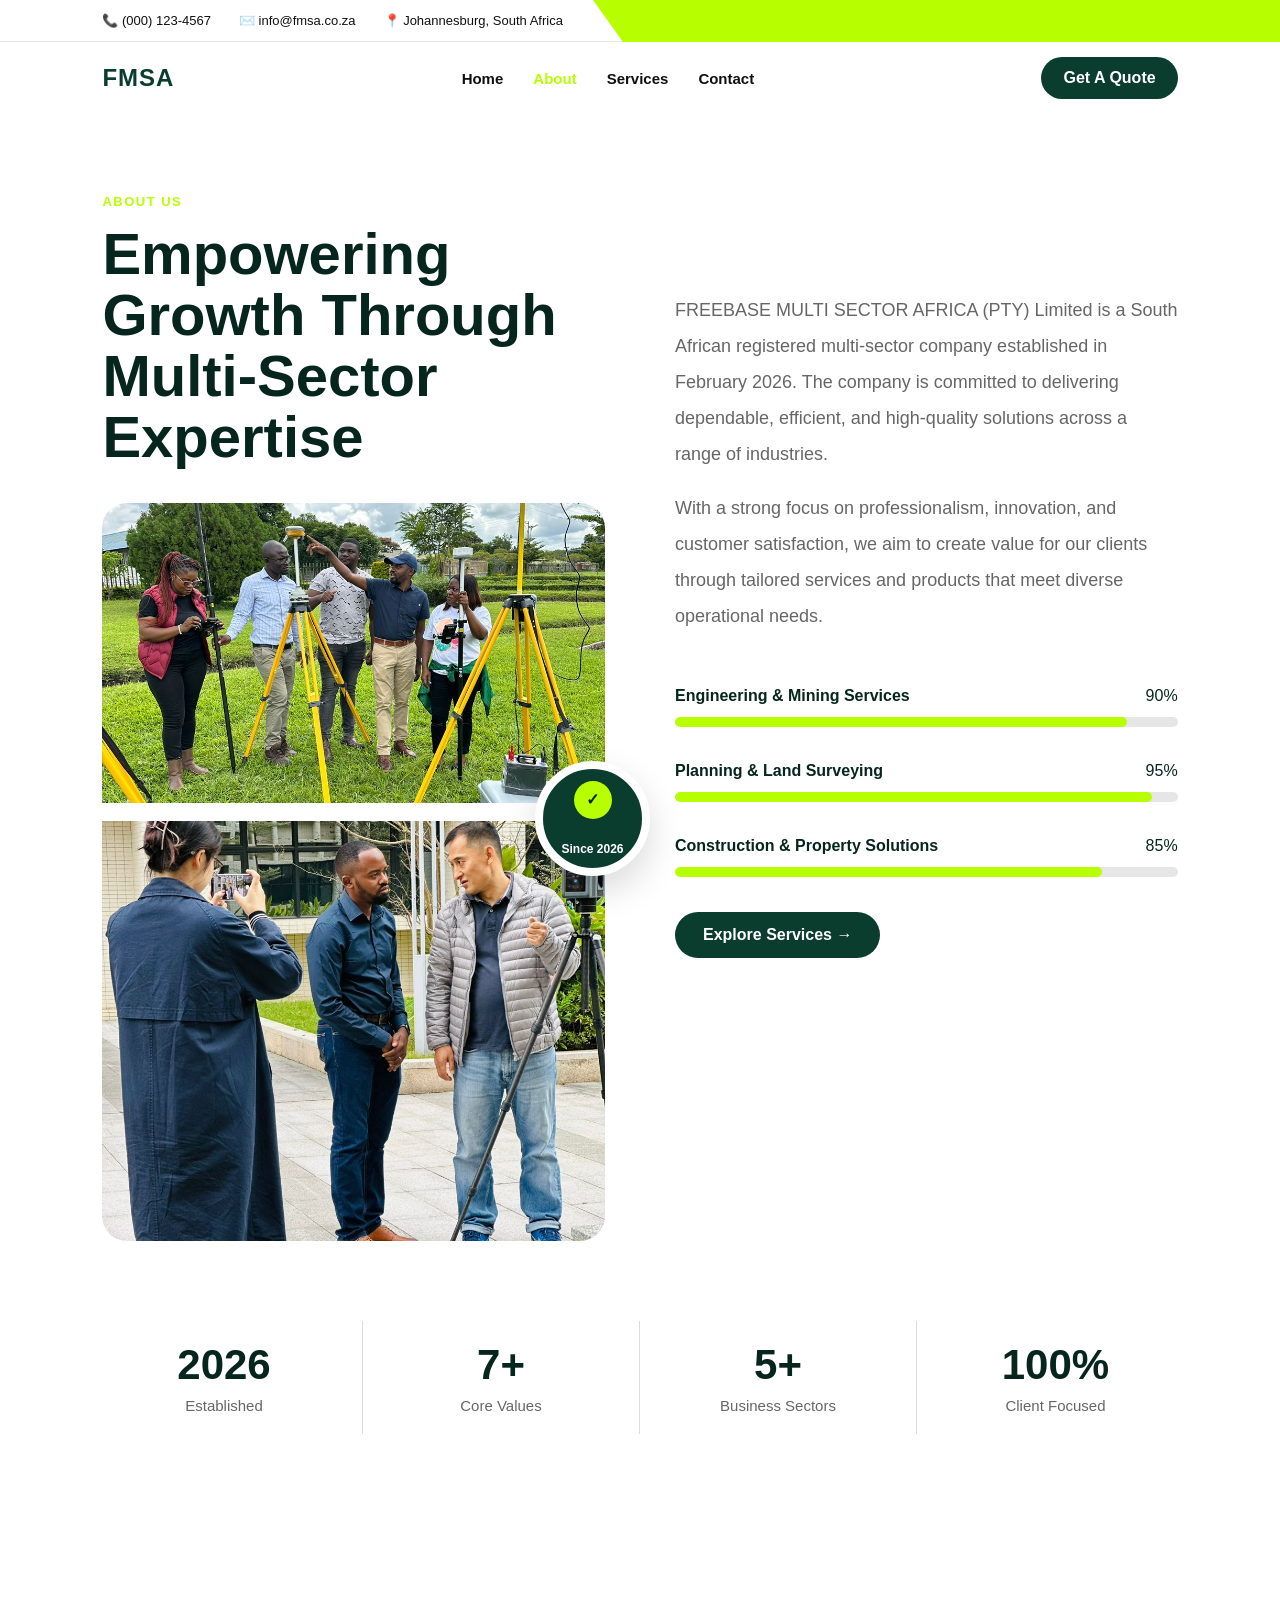
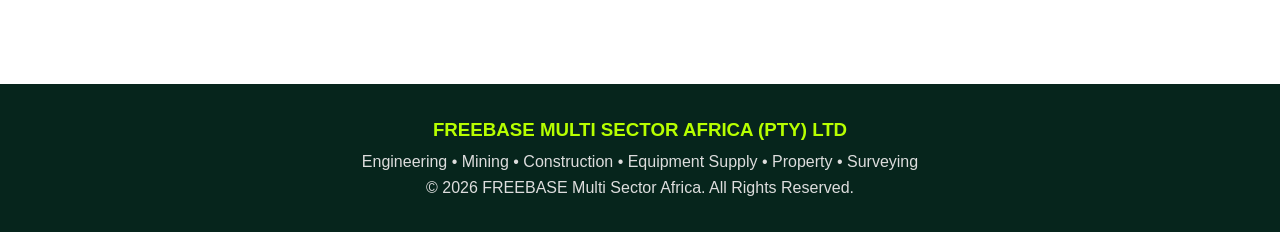
==== about.html @ 8af04faa "Cleaned CSS, fixed responsive layout and About page" ====
<!DOCTYPE html>
<html lang="en">
<head>
  <meta charset="UTF-8" />
  <meta name="viewport" content="width=device-width, initial-scale=1.0" />
  <title>About Us | FREEBASE Multi Sector Africa</title>
  <link rel="stylesheet" href="style.css" />
</head>

<body>

<header>
  <div class="top-bar">
    <div class="top-info">
      <span>📞 (000) 123-4567</span>
      <span>✉️ info@fmsa.co.za</span>
      <span>📍 Johannesburg, South Africa</span>
    </div>
    <div class="top-socials"></div>
  </div>
</header>

<main>
  <section class="about-page">
    <div class="hero-nav">
      <div class="logo">FMSA</div>

      <nav>
        <a href="index.html">Home</a>
        <a href="about.html" class="active">About</a>
        <a href="services.html">Services</a>
        <a href="contact.html">Contact</a>
      </nav>

      <a href="contact.html" class="quote-btn">Get A Quote</a>
    </div>

    <div class="about-container">
      <div class="about-left">
        <span class="section-tag">About Us</span>
        <h1>Empowering Growth Through Multi-Sector Expertise</h1>

        <div class="about-images">
          <img src="Proof Pics/IMG4.jpeg" alt="Land surveying work">
          <img src="Proof Pics/IMG5.jpeg" alt="Construction site">
          <div class="about-badge">
            <span>✓</span>
            <p>Since 2026</p>
          </div>
        </div>
      </div>

      <div class="about-right">
        <p>
          FREEBASE MULTI SECTOR AFRICA (PTY) Limited is a South African registered
          multi-sector company established in February 2026. The company is committed
          to delivering dependable, efficient, and high-quality solutions across a range
          of industries.
        </p>

        <p>
          With a strong focus on professionalism, innovation, and customer satisfaction,
          we aim to create value for our clients through tailored services and products
          that meet diverse operational needs.
        </p>

        <div class="skill">
          <div><strong>Engineering & Mining Services</strong><span>90%</span></div>
          <div class="bar"><span style="width:90%"></span></div>
        </div>

        <div class="skill">
          <div><strong>Planning & Land Surveying</strong><span>95%</span></div>
          <div class="bar"><span style="width:95%"></span></div>
        </div>

        <div class="skill">
          <div><strong>Construction & Property Solutions</strong><span>85%</span></div>
          <div class="bar"><span style="width:85%"></span></div>
        </div>

        <a href="services.html" class="about-btn">Explore Services →</a>
      </div>
    </div>

    <div class="stats">
      <div><h2>2026</h2><p>Established</p></div>
      <div><h2>7+</h2><p>Core Values</p></div>
      <div><h2>5+</h2><p>Business Sectors</p></div>
      <div><h2>100%</h2><p>Client Focused</p></div>
    </div>
  </section>
</main>

<footer>
  <h3>FREEBASE MULTI SECTOR AFRICA (PTY) LTD</h3>
  <p>Engineering • Mining • Construction • Equipment Supply • Property • Surveying</p>
  <p>© 2026 FREEBASE Multi Sector Africa. All Rights Reserved.</p>
</footer>

</body>
</html>
---- style.css ----
* {
  margin: 0;
  padding: 0;
  box-sizing: border-box;
}

:root {
  --green: #0b3d2e;
  --dark-green: #06251c;
  --lime: #b7ff00;
  --gold: #b7ff00;
  --white: #ffffff;
  --light: #f5f6f3;
  --dark: #101010;
  --gray: #666666;
}

/* Global */
body {
  font-family: Arial, sans-serif;
  background: var(--light);
  color: var(--dark);
  overflow-x: hidden;
}

a {
  text-decoration: none;
}

/* Header / Top Bar */
header {
  width: 100%;
  background: var(--white);
  position: relative;
  z-index: 1000;
}

.top-bar {
  height: 42px;
  padding: 0 0 0 8%;
  background: var(--white);
  color: var(--dark);
  display: flex;
  align-items: center;
  font-size: 13px;
  border-bottom: 1px solid #e8e8e8;
}

.top-info {
  display: flex;
  align-items: center;
  gap: 28px;
}

.top-socials {
  flex: 1;
  height: 42px;
  background: var(--lime);
  position: relative;
  margin-left: 60px;
}

.top-socials::before {
  content: "";
  position: absolute;
  left: -30px;
  top: 0;
  border-top: 42px solid var(--lime);
  border-left: 30px solid transparent;
}

/* Navigation */
.hero-nav {
  position: absolute;
  top: 0;
  left: 0;
  right: 0;
  height: 72px;
  background: var(--white);
  padding: 0 8%;
  display: flex;
  justify-content: space-between;
  align-items: center;
  z-index: 20;
}

.logo {
  font-size: 24px;
  font-weight: 900;
  color: var(--green);
  letter-spacing: 1px;
}

nav {
  display: flex;
  gap: 30px;
}

nav a {
  color: var(--dark);
  font-weight: 600;
  font-size: 15px;
}

nav a.active,
nav a:hover {
  color: var(--lime);
}

/* Buttons */
.quote-btn,
.btn,
.about-btn {
  border-radius: 50px;
  font-weight: 800;
  transition: 0.3s ease;
}

.quote-btn {
  background: var(--green);
  color: var(--white);
  padding: 12px 22px;
}

.quote-btn:hover {
  background: var(--dark-green);
}

.btn {
  display: inline-flex;
  align-items: center;
  gap: 10px;
  padding: 14px 28px;
  font-size: 15px;
}

.primary {
  background: var(--lime);
  color: #071b13;
  border: 2px solid var(--lime);
  box-shadow: 0 0 25px rgba(183, 255, 0, 0.35);
}

.primary::after {
  content: "→";
  font-size: 18px;
}

.primary:hover {
  transform: translateY(-3px);
  background: #c8ff2e;
  border-color: #c8ff2e;
  box-shadow: 0 0 35px rgba(183, 255, 0, 0.55);
}

.secondary {
  background: transparent;
  color: var(--white);
  border-bottom: 2px solid var(--white);
  border-radius: 0;
  padding: 8px 0;
}

.secondary:hover {
  color: var(--lime);
  border-bottom-color: var(--lime);
}

/* Hero Section */
.hero {
  position: relative;
  min-height: 88vh;
  padding: 120px 8% 90px;
  display: grid;
  grid-template-columns: 1.1fr 0.9fr;
  align-items: center;
  gap: 60px;
  background:
    linear-gradient(rgba(2, 31, 23, 0.88), rgba(2, 31, 23, 0.9)),
    url("Pics/pic 2.jpg");
  background-size: cover;
  background-position: center;
  color: var(--white);
}

.hero-text {
  position: relative;
  z-index: 2;
}

.tag,
.section-tag {
  display: inline-block;
  color: var(--lime);
  font-weight: 800;
  text-transform: uppercase;
  letter-spacing: 1.5px;
  margin-bottom: 15px;
  font-size: 13px;
}

.hero h1 {
  font-size: clamp(42px, 7vw, 82px);
  line-height: 0.95;
  margin-bottom: 25px;
}

.hero p {
  max-width: 650px;
  font-size: 18px;
  line-height: 1.7;
  color: #e8e8e8;
}

.hero-buttons {
  margin-top: 35px;
  display: flex;
  align-items: center;
  gap: 28px;
  flex-wrap: wrap;
}

/* Hero Image Collage */
.hero-visual {
  position: relative;
  width: 100%;
  height: 470px;
  z-index: 2;
}

.img-shape {
  position: absolute;
  overflow: hidden;
  box-shadow: 0 20px 45px rgba(0, 0, 0, 0.18);
}

.img-shape img {
  width: 100%;
  height: 100%;
  object-fit: cover;
}

.shape-one {
  width: 260px;
  height: 330px;
  right: 260px;
  top: 80px;
  border-radius: 35px;
  z-index: 10;
}

.shape-two {
  width: 290px;
  height: 220px;
  right: 0;
  top: 40px;
  border-radius: 35px 35px 90px 35px;
  z-index: 2;
}

.shape-three {
  width: 430px;
  height: 230px;
  right: -50px;
  bottom: 20px;
  border-radius: 35px 35px 35px 90px;
  z-index: 2;
}

.quality-badge {
  position: absolute;
  left: -35px;
  bottom: 20px;
  width: 135px;
  height: 135px;
  border-radius: 50%;
  background: rgba(11, 61, 46, 0.9);
  border: 2px solid rgba(255, 255, 255, 0.35);
  color: var(--white);
  display: flex;
  flex-direction: column;
  justify-content: center;
  align-items: center;
  gap: 8px;
  text-align: center;
  z-index: 100;
}

.quality-badge span {
  width: 42px;
  height: 42px;
  border-radius: 50%;
  background: var(--lime);
  color: var(--dark-green);
  display: grid;
  place-items: center;
  font-weight: 900;
  font-size: 22px;
}

.quality-badge p {
  max-width: 90px;
  font-size: 11px;
  line-height: 1.3;
  color: var(--white);
}

/* Home About Preview */
.about-preview,
.services,
.why,
.cta {
  padding: 90px 8%;
}

.about-preview {
  display: grid;
  grid-template-columns: 1fr 1fr;
  gap: 50px;
  background: var(--white);
}

.about-preview h2,
.services h2,
.why h2,
.cta h2 {
  font-size: clamp(32px, 5vw, 52px);
  line-height: 1.1;
}

.about-preview p {
  font-size: 17px;
  line-height: 1.8;
  color: var(--gray);
}

/* About Page */
.about-page {
  position: relative;
  padding: 150px 8% 250px;
  background: var(--white);
}

.about-container {
  display: grid;
  grid-template-columns: 1fr 1fr;
  gap: 70px;
  align-items: start;
}

.about-left h1 {
  font-size: clamp(36px, 5vw, 58px);
  line-height: 1.05;
  color: var(--dark-green);
  margin-bottom: 35px;
}

.about-images {
  position: relative;
  width: 100%;
  max-width: 520px;
}

.about-images img {
  width: 100%;
  object-fit: cover;
  display: block;
}

.about-images img:first-child {
  height: 300px;
  border-radius: 25px 25px 0 0;
  margin-bottom: 18px;
}

.about-images img:nth-child(2) {
  height: 420px;
  border-radius: 0 0 25px 25px;
}

.about-badge {
  position: absolute;
  right: -45px;
  top: 35%;
  width: 115px;
  height: 115px;
  border-radius: 50%;
  background: var(--green);
  border: 8px solid var(--white);
  color: var(--white);
  display: grid;
  place-items: center;
  text-align: center;
  box-shadow: 0 15px 35px rgba(0, 0, 0, 0.15);
}

.about-badge span {
  width: 38px;
  height: 38px;
  background: var(--lime);
  color: var(--dark-green);
  border-radius: 50%;
  display: grid;
  place-items: center;
  font-weight: 900;
  margin: auto;
}

.about-badge p {
  font-size: 12px;
  font-weight: 700;
}

.about-right {
  padding-top: 100px;
  display: flex;
  flex-direction: column;
}

.about-right p {
  color: var(--gray);
  font-size: 18px;
  line-height: 2;
  max-width: 700px;
  margin-bottom: 18px;
}

.skill {
  margin-top: 35px;
}

.skill div:first-child {
  display: flex;
  justify-content: space-between;
  color: var(--dark-green);
  font-size: 16px;
  margin-bottom: 12px;
}

.bar {
  height: 10px;
  background: #e6e6e6;
  border-radius: 30px;
  overflow: hidden;
}

.bar span {
  display: block;
  height: 100%;
  background: var(--lime);
  border-radius: 30px;
}

.about-btn {
  width: fit-content;
  display: inline-block;
  margin-top: 35px;
  background: var(--green);
  color: var(--white);
  padding: 14px 28px;
}

.about-btn:hover {
  background: var(--lime);
  color: var(--dark-green);
}

.stats {
  width: 100vw;
  margin: 80px 0 0;
  margin-left: calc(50% - 50vw);
  padding: 0 8%;
  display: grid;
  grid-template-columns: repeat(4, 1fr);
  text-align: center;
}

.stats div {
  padding: 20px 30px;
  border-right: 1px solid #dcdcdc;
}

.stats div:last-child {
  border-right: none;
}

.stats h2 {
  color: var(--dark-green);
  font-size: 42px;
  font-weight: 800;
  margin-bottom: 8px;
}

.stats p {
  color: var(--gray);
  font-size: 15px;
}

/* Services Section */
.services {
  background: var(--light);
  text-align: center;
}

.services-slider {
  margin-top: 45px;
  position: relative;
  display: flex;
  align-items: center;
  justify-content: center;
  gap: 20px;
}

.slider-window {
  width: min(1020px, 100%);
  overflow: hidden;
}

.slider-track {
  display: flex;
  gap: 20px;
  transition: transform 0.5s ease;
}

.service-card {
  flex: 0 0 min(320px, 100%);
  max-width: 320px;
  background: var(--white);
  padding: 35px;
  border-radius: 22px;
  text-align: left;
  border: 1px solid #e5e5e5;
  transition: transform 0.3s, box-shadow 0.3s;
}

.service-card:nth-child(even) {
  background: var(--green);
  color: var(--white);
}

.service-card:nth-child(even) h3,
.service-card:nth-child(even) p {
  color: var(--white);
}

.service-card:hover {
  transform: translateY(-8px);
  box-shadow: 0 15px 35px rgba(0, 0, 0, 0.08);
}

.service-card h3 {
  color: var(--green);
  margin-bottom: 15px;
  font-size: 22px;
}

.service-card p {
  color: var(--gray);
  line-height: 1.7;
}

.slider-btn {
  width: 50px;
  height: 50px;
  border-radius: 50%;
  border: none;
  background: var(--white);
  color: var(--green);
  font-size: 28px;
  cursor: pointer;
  box-shadow: 0 10px 25px rgba(0, 0, 0, 0.08);
  transition: 0.2s;
}

.slider-btn:hover {
  transform: scale(1.05);
  background: var(--lime);
  color: var(--dark-green);
}

.slider-dots {
  display: flex;
  justify-content: center;
  gap: 10px;
  margin-top: 25px;
}

.slider-dot {
  width: 12px;
  height: 12px;
  border-radius: 50%;
  background: #d5d5d5;
  cursor: pointer;
}

.slider-dot.active {
  background: var(--green);
}

/* Why Section */
.why {
  background: var(--green);
  color: var(--white);
  text-align: center;
}

.why-grid {
  margin-top: 45px;
  display: grid;
  grid-template-columns: repeat(3, 1fr);
  gap: 25px;
}

.why-grid div {
  background: rgba(255, 255, 255, 0.1);
  padding: 35px;
  border-radius: 20px;
}

.why-grid h3 {
  color: var(--lime);
  margin-bottom: 12px;
}

.why-grid p {
  line-height: 1.7;
  color: #e5e5e5;
}

/* CTA */
.cta {
  text-align: center;
  background: var(--white);
}

.cta p {
  margin: 18px 0 30px;
  color: var(--gray);
  font-size: 17px;
}

/* Footer */
footer {
  padding: 35px 8%;
  text-align: center;
  background: var(--dark-green);
  color: var(--white);
}

footer h3 {
  color: var(--lime);
  margin-bottom: 12px;
}

footer p {
  margin-top: 8px;
  color: #dddddd;
}

/* Responsive */
@media (max-width: 600px) {
  .top-bar {
    height: auto;
    padding: 12px 6%;
    flex-direction: column;
    gap: 20px;
  }

  .top-info {
    flex-direction: column;
    gap: 6px;
    text-align: center;
  }

  .top-socials {
    width: 100%;
    height: 36px;
    margin-left: 0;
    border-radius: 30px;
  }

  .top-socials::before {
    display: none;
  }

  .hero-nav {
    top: 0;
    height: auto;
    padding: 14px 6%;
    flex-direction: column;
    gap: 14px;
  }

  nav {
    flex-wrap: wrap;
    justify-content: center;
    gap: 18px;
  }

  .quote-btn {
    display: none;
  }

  .hero {
    grid-template-columns: 1fr;
    text-align: center;
    padding: 190px 6% 80px;
  }

  .hero p {
    margin: auto;
  }

  .hero-buttons {
    justify-content: center;
  }

  .hero-visual {
    height: 420px;
    margin-top: 25px;
  }

  .shape-one {
    left: 0;
    right: auto;
    top: 40px;
    width: 45%;
    height: 260px;
  }

  .shape-two {
    right: 0;
    top: 20px;
    width: 55%;
    height: 210px;
  }

  .shape-three {
    right: 10%;
    bottom: 20px;
    width: 70%;
    height: 190px;
  }

  .quality-badge {
    left: 10px;
    bottom: 20px;
    width: 110px;
    height: 110px;
  }

  .about-preview,
  .about-container,
  .why-grid,
  .stats {
    grid-template-columns: 1fr;
    text-align: center;
  }

  .about-page {
    padding: 190px 6% 90px;
  }

  .about-left h1 {
    font-size: 38px;
  }

  .about-images {
    max-width: 100%;
    margin: auto;
  }

  .about-images img:first-child,
  .about-images img:nth-child(2) {
    height: 300px;
  }

  .about-badge {
    right: 20px;
  }

  .about-right {
    padding-top: 40px;
  }

  .about-right p {
    font-size: 16px;
  }

  .about-btn {
    margin-left: auto;
    margin-right: auto;
  }

  .stats {
    width: 100%;
    margin-left: 0;
    padding: 0;
  }

  .stats div {
    border-right: none;
    border-bottom: 1px solid #dcdcdc;
  }

  .stats div:last-child {
    border-bottom: none;
  }

  .services-slider {
    flex-direction: column;
  }

  .service-card {
    text-align: center;
  }
}
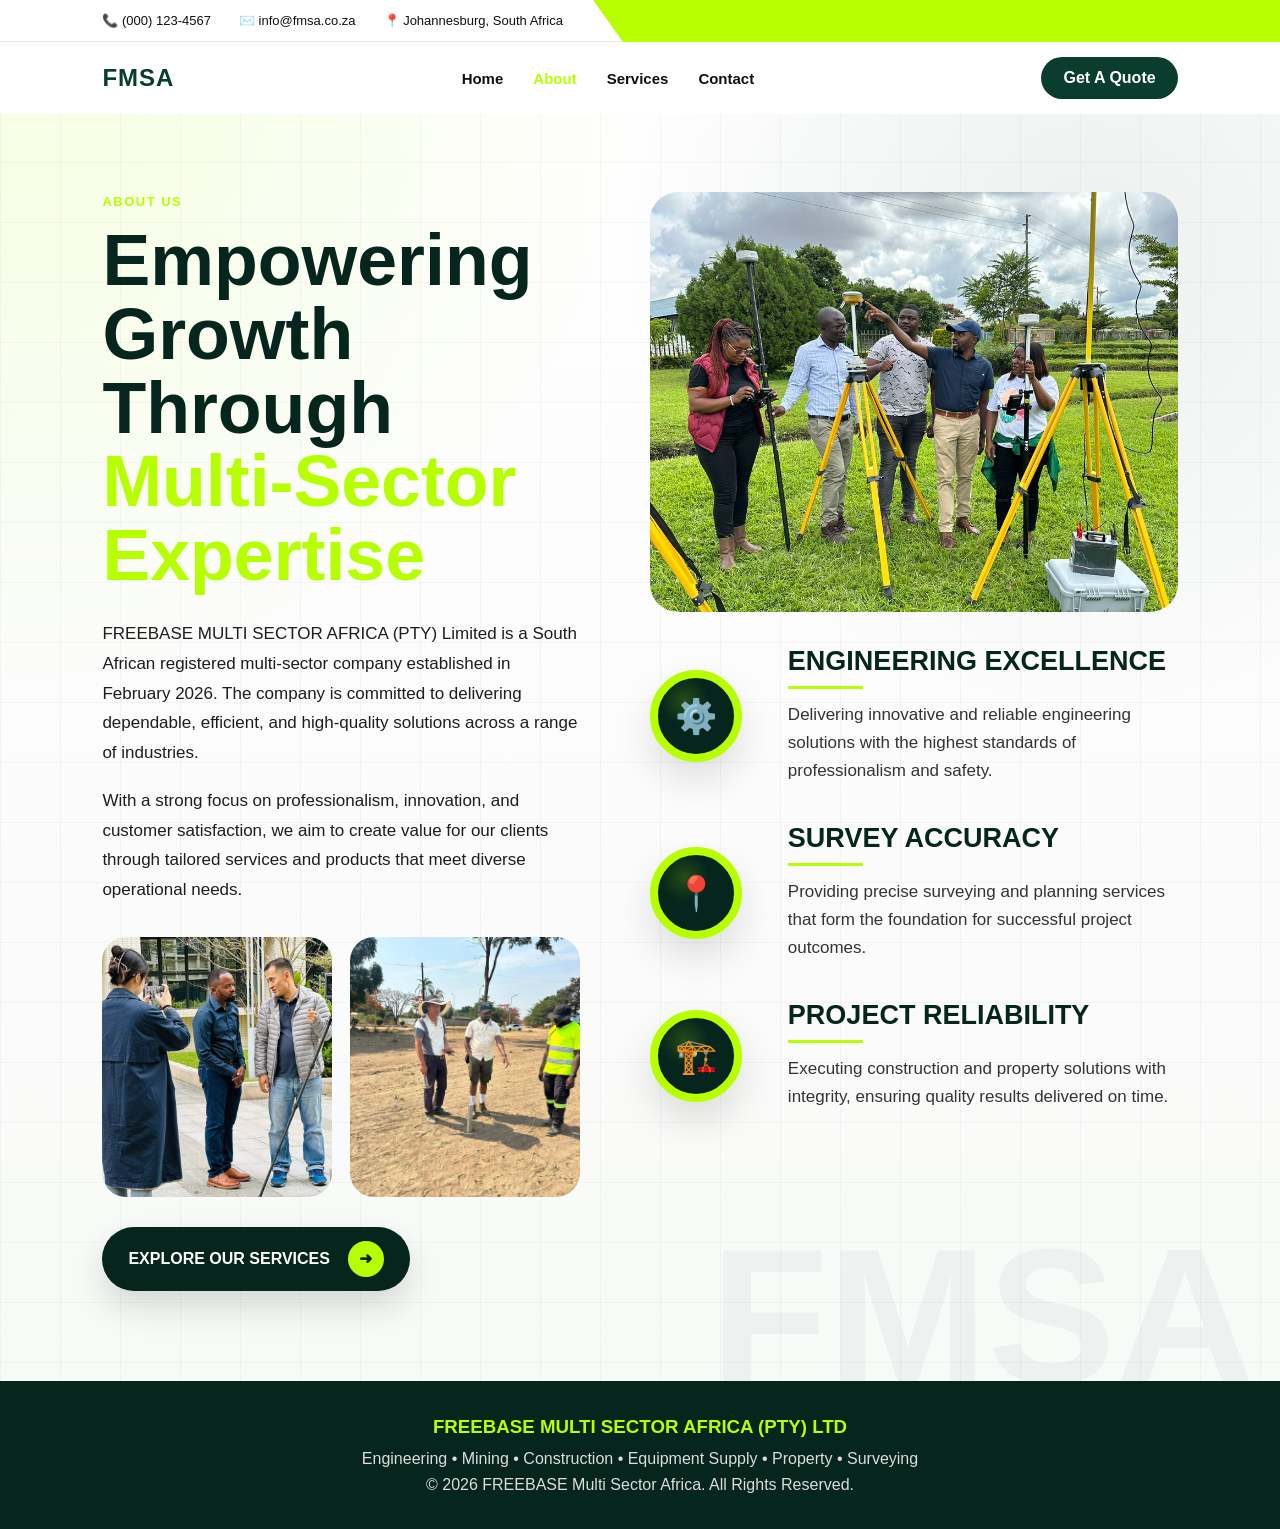
==== commit ec5e9f2a: "Complete FREEBASE Multi Sector Africa website" ====
--- a/about.html
+++ b/about.html
@@ -21,7 +21,8 @@
 </header>
 
 <main>
-  <section class="about-page">
+  <section class="about-page about-modern">
+
     <div class="hero-nav">
       <div class="logo">FMSA</div>
 
@@ -35,59 +36,78 @@
       <a href="contact.html" class="quote-btn">Get A Quote</a>
     </div>
 
-    <div class="about-container">
+    <div class="about-layout">
+
       <div class="about-left">
         <span class="section-tag">About Us</span>
-        <h1>Empowering Growth Through Multi-Sector Expertise</h1>
 
-        <div class="about-images">
-          <img src="Proof Pics/IMG4.jpeg" alt="Land surveying work">
-          <img src="Proof Pics/IMG5.jpeg" alt="Construction site">
-          <div class="about-badge">
-            <span>✓</span>
-            <p>Since 2026</p>
-          </div>
-        </div>
-      </div>
+        <h1>
+          Empowering Growth Through
+          <span>Multi-Sector Expertise</span>
+        </h1>
 
-      <div class="about-right">
-        <p>
+        <p class="about-intro">
           FREEBASE MULTI SECTOR AFRICA (PTY) Limited is a South African registered
           multi-sector company established in February 2026. The company is committed
           to delivering dependable, efficient, and high-quality solutions across a range
           of industries.
         </p>
 
-        <p>
+        <p class="about-intro">
           With a strong focus on professionalism, innovation, and customer satisfaction,
           we aim to create value for our clients through tailored services and products
           that meet diverse operational needs.
         </p>
 
-        <div class="skill">
-          <div><strong>Engineering & Mining Services</strong><span>90%</span></div>
-          <div class="bar"><span style="width:90%"></span></div>
+        <div class="bottom-images">
+          <img src="Proof Pics/IMG5.jpg" alt="Survey discussion" />
+          <img src="Proof Pics/IMG7.jpeg" alt="Field surveying work" />
         </div>
 
-        <div class="skill">
-          <div><strong>Planning & Land Surveying</strong><span>95%</span></div>
-          <div class="bar"><span style="width:95%"></span></div>
+        <a href="services.html" class="about-btn-new">
+          Explore Our Services <span>➜</span>
+        </a>
+      </div>
+
+      <div class="about-right-modern">
+        <img src="Proof Pics/IMG4.jpeg" alt="Surveying team" class="top-about-img" />
+
+        <div class="feature-list">
+          <div class="feature-item">
+            <div class="feature-icon">⚙️</div>
+            <div>
+              <h3>Engineering Excellence</h3>
+              <p>
+                Delivering innovative and reliable engineering solutions with the highest
+                standards of professionalism and safety.
+              </p>
+            </div>
+          </div>
+
+          <div class="feature-item">
+            <div class="feature-icon">📍</div>
+            <div>
+              <h3>Survey Accuracy</h3>
+              <p>
+                Providing precise surveying and planning services that form the foundation
+                for successful project outcomes.
+              </p>
+            </div>
+          </div>
+
+          <div class="feature-item">
+            <div class="feature-icon">🏗️</div>
+            <div>
+              <h3>Project Reliability</h3>
+              <p>
+                Executing construction and property solutions with integrity, ensuring
+                quality results delivered on time.
+              </p>
+            </div>
+          </div>
         </div>
+      </div>
 
-        <div class="skill">
-          <div><strong>Construction & Property Solutions</strong><span>85%</span></div>
-          <div class="bar"><span style="width:85%"></span></div>
-        </div>
-
-        <a href="services.html" class="about-btn">Explore Services →</a>
-      </div>
-    </div>
-
-    <div class="stats">
-      <div><h2>2026</h2><p>Established</p></div>
-      <div><h2>7+</h2><p>Core Values</p></div>
-      <div><h2>5+</h2><p>Business Sectors</p></div>
-      <div><h2>100%</h2><p>Client Focused</p></div>
     </div>
   </section>
 </main>
--- a/style.css
+++ b/style.css
@@ -15,7 +15,9 @@
   --gray: #666666;
 }
 
-/* Global */
+/* =========================
+   Global
+========================= */
 body {
   font-family: Arial, sans-serif;
   background: var(--light);
@@ -27,7 +29,9 @@
   text-decoration: none;
 }
 
-/* Header / Top Bar */
+/* =========================
+   Header / Top Bar
+========================= */
 header {
   width: 100%;
   background: var(--white);
@@ -44,12 +48,14 @@
   align-items: center;
   font-size: 13px;
   border-bottom: 1px solid #e8e8e8;
+  overflow: visible;
 }
 
 .top-info {
   display: flex;
   align-items: center;
   gap: 28px;
+  white-space: nowrap;
 }
 
 .top-socials {
@@ -65,11 +71,15 @@
   position: absolute;
   left: -30px;
   top: 0;
+  width: 0;
+  height: 0;
   border-top: 42px solid var(--lime);
   border-left: 30px solid transparent;
 }
 
-/* Navigation */
+/* =========================
+   Navigation
+========================= */
 .hero-nav {
   position: absolute;
   top: 0;
@@ -107,10 +117,12 @@
   color: var(--lime);
 }
 
-/* Buttons */
+/* =========================
+   Buttons
+========================= */
 .quote-btn,
 .btn,
-.about-btn {
+.about-btn-new {
   border-radius: 50px;
   font-weight: 800;
   transition: 0.3s ease;
@@ -166,7 +178,9 @@
   border-bottom-color: var(--lime);
 }
 
-/* Hero Section */
+/* =========================
+   Home Hero
+========================= */
 .hero {
   position: relative;
   min-height: 88vh;
@@ -220,7 +234,6 @@
   flex-wrap: wrap;
 }
 
-/* Hero Image Collage */
 .hero-visual {
   position: relative;
   width: 100%;
@@ -305,7 +318,9 @@
   color: var(--white);
 }
 
-/* Home About Preview */
+/* =========================
+   Home Sections
+========================= */
 .about-preview,
 .services,
 .why,
@@ -334,138 +349,220 @@
   color: var(--gray);
 }
 
-/* About Page */
-.about-page {
+/* =========================
+   About Page - Modern Layout
+========================= */
+.about-page,
+.about-modern {
   position: relative;
-  padding: 150px 8% 250px;
-  background: var(--white);
-}
-
+  padding: 150px 8% 90px;
+  overflow: hidden;
+  background:
+    radial-gradient(circle at top left, rgba(183, 255, 0, 0.12), transparent 35%),
+    radial-gradient(circle at 85% 15%, rgba(11, 61, 46, 0.07), transparent 30%),
+    linear-gradient(rgba(255, 255, 255, 0.94), rgba(248, 250, 248, 0.96));
+}
+
+.about-page::before,
+.about-modern::before {
+  content: "";
+  position: absolute;
+  inset: 0;
+  background-image:
+    linear-gradient(rgba(6, 37, 28, 0.035) 1px, transparent 1px),
+    linear-gradient(90deg, rgba(6, 37, 28, 0.035) 1px, transparent 1px);
+  background-size: 60px 60px;
+  pointer-events: none;
+  z-index: 0;
+}
+
+.about-page::after,
+.about-modern::after {
+  content: "FMSA";
+  position: absolute;
+  right: 2%;
+  bottom: -45px;
+  font-size: clamp(90px, 15vw, 230px);
+  font-weight: 900;
+  color: rgba(6, 37, 28, 0.04);
+  pointer-events: none;
+  z-index: 0;
+}
+
+.about-layout,
 .about-container {
-  display: grid;
-  grid-template-columns: 1fr 1fr;
+  position: relative;
+  z-index: 2;
+  display: grid;
+  grid-template-columns: 0.95fr 1.05fr;
   gap: 70px;
   align-items: start;
 }
 
 .about-left h1 {
-  font-size: clamp(36px, 5vw, 58px);
-  line-height: 1.05;
+  font-size: clamp(44px, 5.6vw, 72px);
+  line-height: 1.03;
   color: var(--dark-green);
-  margin-bottom: 35px;
-}
-
-.about-images {
-  position: relative;
+  margin-bottom: 26px;
+}
+
+.about-left h1 span {
+  color: var(--lime);
+  display: block;
+}
+
+.about-intro {
+  max-width: 650px;
+  color: #1d1d1d;
+  font-size: 17px;
+  line-height: 1.75;
+  margin-bottom: 18px;
+}
+
+.bottom-images {
+  margin-top: 32px;
+  display: grid;
+  grid-template-columns: 1fr 1fr;
+  gap: 18px;
+}
+
+.bottom-images img,
+.top-about-img,
+.about-images-new img,
+.small-img-row img {
   width: 100%;
-  max-width: 520px;
-}
-
-.about-images img {
+  display: block;
+  object-fit: cover;
+  background: none;
+  padding: 0;
+  box-shadow: none;
+}
+
+.top-about-img {
+  height: 420px;
+  border-radius: 28px;
+  margin-bottom: 34px;
+  object-position: center 42%;
+}
+
+.bottom-images img {
+  height: 260px;
+  border-radius: 24px;
+  object-position: center;
+}
+
+.about-images-new {
   width: 100%;
-  object-fit: cover;
-  display: block;
-}
-
-.about-images img:first-child {
-  height: 300px;
-  border-radius: 25px 25px 0 0;
-  margin-bottom: 18px;
-}
-
-.about-images img:nth-child(2) {
-  height: 420px;
-  border-radius: 0 0 25px 25px;
-}
-
-.about-badge {
-  position: absolute;
-  right: -45px;
-  top: 35%;
-  width: 115px;
-  height: 115px;
+  display: flex;
+  flex-direction: column;
+  gap: 18px;
+}
+
+.about-images-new img {
+  height: 380px;
+  border-radius: 26px;
+}
+
+.small-img-row {
+  display: grid;
+  grid-template-columns: 1fr 1fr;
+  gap: 18px;
+}
+
+.small-img-row img {
+  height: 190px;
+  border-radius: 22px;
+}
+
+.about-btn-new {
+  margin-top: 30px;
+  display: inline-flex;
+  align-items: center;
+  gap: 18px;
+  background: var(--dark-green);
+  color: var(--white);
+  padding: 14px 26px;
+  border-radius: 50px;
+  font-weight: 900;
+  text-transform: uppercase;
+  box-shadow: 0 15px 35px rgba(0, 0, 0, 0.14);
+}
+
+.about-btn-new span {
+  width: 36px;
+  height: 36px;
   border-radius: 50%;
-  background: var(--green);
-  border: 8px solid var(--white);
-  color: var(--white);
-  display: grid;
-  place-items: center;
-  text-align: center;
-  box-shadow: 0 15px 35px rgba(0, 0, 0, 0.15);
-}
-
-.about-badge span {
-  width: 38px;
-  height: 38px;
   background: var(--lime);
   color: var(--dark-green);
-  border-radius: 50%;
   display: grid;
   place-items: center;
-  font-weight: 900;
-  margin: auto;
-}
-
-.about-badge p {
-  font-size: 12px;
-  font-weight: 700;
-}
-
-.about-right {
-  padding-top: 100px;
+}
+
+.about-btn-new:hover {
+  transform: translateY(-3px);
+  background: var(--green);
+}
+
+.about-right-modern {
+  position: relative;
+}
+
+.feature-list,
+.about-features {
   display: flex;
   flex-direction: column;
-}
-
-.about-right p {
-  color: var(--gray);
-  font-size: 18px;
-  line-height: 2;
-  max-width: 700px;
-  margin-bottom: 18px;
-}
-
-.skill {
-  margin-top: 35px;
-}
-
-.skill div:first-child {
-  display: flex;
-  justify-content: space-between;
+  gap: 38px;
+}
+
+.feature-item {
+  display: grid;
+  grid-template-columns: 110px 1fr;
+  gap: 28px;
+  align-items: center;
+}
+
+.feature-icon {
+  width: 92px;
+  height: 92px;
+  border-radius: 50%;
+  background:
+    radial-gradient(circle at 35% 30%, rgba(183, 255, 0, 0.18), transparent 34%),
+    var(--dark-green);
+  border: 8px solid var(--lime);
+  color: var(--lime);
+  display: grid;
+  place-items: center;
+  font-size: 34px;
+  box-shadow: 0 18px 38px rgba(0, 0, 0, 0.12);
+}
+
+.feature-item h3 {
   color: var(--dark-green);
-  font-size: 16px;
+  font-size: 27px;
+  text-transform: uppercase;
   margin-bottom: 12px;
-}
-
-.bar {
-  height: 10px;
-  background: #e6e6e6;
-  border-radius: 30px;
-  overflow: hidden;
-}
-
-.bar span {
+  position: relative;
+}
+
+.feature-item h3::after {
+  content: "";
   display: block;
-  height: 100%;
+  width: 75px;
+  height: 3px;
   background: var(--lime);
-  border-radius: 30px;
-}
-
-.about-btn {
-  width: fit-content;
-  display: inline-block;
-  margin-top: 35px;
-  background: var(--green);
-  color: var(--white);
-  padding: 14px 28px;
-}
-
-.about-btn:hover {
-  background: var(--lime);
-  color: var(--dark-green);
+  margin-top: 9px;
+}
+
+.feature-item p {
+  max-width: 620px;
+  color: #333333;
+  font-size: 17px;
+  line-height: 1.65;
 }
 
 .stats {
+  position: relative;
+  z-index: 2;
   width: 100vw;
   margin: 80px 0 0;
   margin-left: calc(50% - 50vw);
@@ -496,7 +593,9 @@
   font-size: 15px;
 }
 
-/* Services Section */
+/* =========================
+   Services Section
+========================= */
 .services {
   background: var(--light);
   text-align: center;
@@ -597,7 +696,9 @@
   background: var(--green);
 }
 
-/* Why Section */
+/* =========================
+   Why / CTA / Footer
+========================= */
 .why {
   background: var(--green);
   color: var(--white);
@@ -627,7 +728,6 @@
   color: #e5e5e5;
 }
 
-/* CTA */
 .cta {
   text-align: center;
   background: var(--white);
@@ -639,7 +739,6 @@
   font-size: 17px;
 }
 
-/* Footer */
 footer {
   padding: 35px 8%;
   text-align: center;
@@ -657,7 +756,43 @@
   color: #dddddd;
 }
 
-/* Responsive */
+/* =========================
+   Responsive
+========================= */
+@media (max-width: 900px) {
+  .about-layout,
+  .about-container {
+    grid-template-columns: 1fr;
+  }
+
+  .feature-list,
+  .about-features {
+    padding-top: 20px;
+  }
+
+  .feature-item {
+    grid-template-columns: 1fr;
+    text-align: center;
+  }
+
+  .feature-icon {
+    margin: auto;
+  }
+
+  .feature-item h3::after {
+    margin: 9px auto 0;
+  }
+
+  .bottom-images,
+  .small-img-row {
+    grid-template-columns: 1fr;
+  }
+
+  .top-about-img {
+    height: 340px;
+  }
+}
+
 @media (max-width: 600px) {
   .top-bar {
     height: auto;
@@ -749,47 +884,34 @@
     height: 110px;
   }
 
+  .about-page,
+  .about-modern {
+    padding: 190px 6% 90px;
+  }
+
   .about-preview,
-  .about-container,
   .why-grid,
   .stats {
     grid-template-columns: 1fr;
     text-align: center;
   }
 
-  .about-page {
-    padding: 190px 6% 90px;
-  }
-
   .about-left h1 {
     font-size: 38px;
   }
 
-  .about-images {
-    max-width: 100%;
-    margin: auto;
-  }
-
-  .about-images img:first-child,
-  .about-images img:nth-child(2) {
-    height: 300px;
-  }
-
-  .about-badge {
-    right: 20px;
-  }
-
-  .about-right {
-    padding-top: 40px;
-  }
-
-  .about-right p {
+  .about-intro {
     font-size: 16px;
   }
 
-  .about-btn {
-    margin-left: auto;
-    margin-right: auto;
+  .top-about-img,
+  .about-images-new img {
+    height: 280px;
+  }
+
+  .bottom-images img,
+  .small-img-row img {
+    height: 220px;
   }
 
   .stats {
@@ -815,3 +937,683 @@
     text-align: center;
   }
 }
+
+.services-page {
+  position: relative;
+  padding: 150px 8% 0;
+  background:
+    radial-gradient(circle at top left, rgba(183,255,0,.13), transparent 40%),
+    linear-gradient(#ffffff, #f7faf8);
+  overflow: hidden;
+}
+
+.services-page::before {
+  content: "";
+  position: absolute;
+  inset: 0;
+  background-image:
+    linear-gradient(rgba(6,37,28,.035) 1px, transparent 1px),
+    linear-gradient(90deg, rgba(6,37,28,.035) 1px, transparent 1px);
+  background-size: 60px 60px;
+  pointer-events: none;
+}
+
+.services-hero,
+.services-title,
+.service-grid,
+.service-values,
+.services-cta {
+  position: relative;
+  z-index: 2;
+}
+
+.services-hero {
+  display: grid;
+  grid-template-columns: 0.9fr 1.1fr;
+  gap: 70px;
+  align-items: center;
+  margin-bottom: 80px;
+}
+
+.services-hero-text h1 {
+  font-size: clamp(42px, 5.5vw, 70px);
+  line-height: 1.08;
+  color: var(--dark-green);
+  margin-bottom: 28px;
+}
+
+.services-hero-text h1 span,
+.services-cta h2 span {
+  color: var(--lime);
+}
+
+.services-hero-text p {
+  max-width: 620px;
+  font-size: 18px;
+  line-height: 1.8;
+  color: #333;
+}
+
+.services-hero-images {
+  display: grid;
+  grid-template-columns: 1.4fr 1fr;
+  gap: 18px;
+}
+
+.services-hero-images img {
+  width: 100%;
+  object-fit: cover;
+  display: block;
+  border-radius: 26px;
+}
+
+.service-img-large {
+  height: 390px;
+  border-radius: 36px 12px 36px 12px !important;
+}
+
+.services-hero-images div {
+  display: grid;
+  gap: 18px;
+}
+
+.services-hero-images div img {
+  height: 186px;
+}
+
+.services-title {
+  text-align: center;
+  margin-bottom: 35px;
+}
+
+.services-title h2 {
+  font-size: clamp(34px, 4vw, 52px);
+  color: var(--dark-green);
+}
+
+.service-grid {
+  display: grid;
+  grid-template-columns: repeat(6, 1fr);
+  gap: 22px;
+}
+
+.service-box {
+  background: var(--white);
+  padding: 35px 22px;
+  border-radius: 24px;
+  text-align: center;
+  box-shadow: 0 18px 45px rgba(0,0,0,.06);
+  transition: 0.3s ease;
+}
+
+.service-box:hover {
+  transform: translateY(-8px);
+}
+
+.service-icon{
+    width:90px;
+    height:90px;
+    margin:0 auto 25px;
+    border-radius:50%;
+    background:#042d22;
+    border:5px solid #b6ff00;
+
+    display:flex;
+    justify-content:center;
+    align-items:center;
+
+    transition:.35s ease;
+}
+
+.service-icon i{
+    font-size:36px;
+    color:#fff;
+    transition:.35s ease;
+}
+
+.service-box:hover .service-icon{
+    background:#b6ff00;
+    transform:translateY(-8px);
+}
+
+.service-box:hover .service-icon i{
+    color:#042d22;
+}
+
+.service-box h3 {
+  color: var(--dark-green);
+  text-transform: uppercase;
+  font-size: 20px;
+  margin-bottom: 18px;
+}
+
+.service-box p {
+  color: #333;
+  font-size: 15px;
+  line-height: 1.7;
+  margin-bottom: 24px;
+}
+
+.service-box a {
+  color: var(--lime);
+  font-weight: 900;
+}
+
+.service-values{
+    margin:70px 0;
+    background:var(--dark-green);
+    border-radius:25px;
+    display:grid;
+    grid-template-columns:repeat(4,1fr);
+    overflow:hidden;
+    box-shadow:0 20px 45px rgba(0,0,0,.12);
+}
+
+.value-item{
+    display:flex;
+    align-items:center;
+    gap:22px;
+    padding:35px;
+    border-right:1px solid rgba(255,255,255,.12);
+    transition:.3s;
+}
+
+.value-item:last-child{
+    border-right:none;
+}
+
+.value-item:hover{
+    background:#0d3328;
+}
+
+.value-icon{
+    width:72px;
+    height:72px;
+    min-width:72px;
+    border-radius:50%;
+    background:rgba(183,255,0,.12);
+    display:flex;
+    justify-content:center;
+    align-items:center;
+}
+
+.value-icon i{
+    color:var(--lime);
+    font-size:32px;
+}
+
+.value-text h4{
+    color:#fff;
+    font-size:20px;
+    margin-bottom:8px;
+    font-weight:700;
+}
+
+.value-text p{
+    color:#cfd8d3;
+    font-size:14px;
+    line-height:1.6;
+}
+
+@media(max-width:1100px){
+
+.service-values{
+grid-template-columns:repeat(2,1fr);
+}
+
+.value-item:nth-child(2){
+border-right:none;
+}
+
+}
+
+@media(max-width:700px){
+
+.service-values{
+grid-template-columns:1fr;
+}
+
+.value-item{
+border-right:none;
+border-bottom:1px solid rgba(255,255,255,.1);
+}
+
+.value-item:last-child{
+border-bottom:none;
+}
+
+}
+
+.value-icon {
+  font-size: 48px;
+  color: var(--lime);
+  line-height: 1;
+}
+
+.value-item h4 {
+  color: #fff;
+  font-size: 19px;
+  margin-bottom: 8px;
+}
+
+.value-item p {
+  color: #e5e5e5;
+  line-height: 1.5;
+  font-size: 15px;
+}
+
+@media (max-width:1100px){
+  .service-values{
+    grid-template-columns:repeat(2,1fr);
+    row-gap:30px;
+  }
+
+  .value-item:nth-child(2){
+    border-right:none;
+  }
+}
+
+@media (max-width:700px){
+  .service-values{
+    grid-template-columns:1fr;
+  }
+
+  .value-item{
+    border-right:none;
+    border-bottom:1px solid rgba(183,255,0,.25);
+    padding:18px 0;
+  }
+
+  .value-item:last-child{
+    border-bottom:none;
+  }
+}
+
+.services-cta {
+  display: grid;
+  grid-template-columns: 0.9fr 1.1fr;
+  gap: 70px;
+  align-items: center;
+  padding: 80px 0;
+}
+
+.services-cta h2 {
+  font-size: clamp(36px, 5vw, 60px);
+  line-height: 1.08;
+  color: var(--dark-green);
+  margin-bottom: 24px;
+}
+
+.services-cta p {
+  max-width: 540px;
+  color: #333;
+  font-size: 17px;
+  line-height: 1.8;
+  margin-bottom: 28px;
+}
+
+.services-cta img {
+  width: 100%;
+  height: 330px;
+  object-fit: cover;
+  border-radius: 28px;
+}
+
+@media (max-width: 1100px) {
+  .service-grid {
+    grid-template-columns: repeat(3, 1fr);
+  }
+
+  .service-values {
+    grid-template-columns: repeat(2, 1fr);
+  }
+
+  .service-values div {
+    border-right: none;
+  }
+}
+
+@media (max-width: 800px) {
+  .services-hero,
+  .services-cta {
+    grid-template-columns: 1fr;
+  }
+
+  .services-hero-images {
+    grid-template-columns: 1fr;
+  }
+
+  .service-grid {
+    grid-template-columns: 1fr;
+  }
+
+  .service-values {
+    grid-template-columns: 1fr;
+  }
+}
+
+.contact-page {
+  position: relative;
+  padding-top: 72px;
+  background: #fff;
+  overflow: hidden;
+}
+
+.contact-hero {
+  min-height: 360px;
+  padding: 90px 8%;
+  display: flex;
+  align-items: center;
+  background:
+    linear-gradient(90deg, rgba(6,37,28,.96), rgba(6,37,28,.86), rgba(6,37,28,.50)),
+    url("Pics/PIC10.png");
+  background-size: cover;
+  background-position: center;
+  color: #fff;
+}
+
+.contact-hero h1 {
+  font-size: clamp(42px, 6vw, 72px);
+  line-height: 1.05;
+  margin-bottom: 25px;
+}
+
+.contact-hero h1 span {
+  color: var(--lime);
+  display: block;
+}
+
+.contact-hero p {
+  max-width: 700px;
+  font-size: 20px;
+  line-height: 1.7;
+  color: #f0f0f0;
+}
+
+.contact-content {
+  padding: 70px 8% 90px;
+  display: grid;
+  grid-template-columns: .8fr 1.2fr;
+  gap: 70px;
+  background:
+    radial-gradient(circle at left, rgba(183,255,0,.08), transparent 35%),
+    linear-gradient(#fff, #f7faf8);
+}
+
+.contact-info-box h2,
+.contact-form-box h2 {
+  color: var(--dark-green);
+  font-size: 34px;
+  margin-bottom: 12px;
+}
+
+.contact-line {
+  width: 70px;
+  height: 4px;
+  background: var(--lime);
+  margin-bottom: 35px;
+}
+
+.contact-item {
+  display: grid;
+  grid-template-columns: 70px 1fr;
+  gap: 20px;
+  align-items: center;
+  margin-bottom: 28px;
+  position: relative;
+}
+
+.contact-icon {
+  width: 58px;
+  height: 58px;
+  border-radius: 50%;
+  background: var(--dark-green);
+  color: #fff;
+  display: grid;
+  place-items: center;
+  font-size: 22px;
+  box-shadow: 0 12px 25px rgba(0,0,0,.12);
+}
+
+.contact-item h4 {
+  color: var(--dark-green);
+  font-size: 18px;
+  margin-bottom: 6px;
+}
+
+.contact-item p {
+  color: #111;
+  font-size: 17px;
+  line-height: 1.6;
+}
+
+.contact-form-box {
+  background: rgba(255,255,255,.95);
+  padding: 45px;
+  border-radius: 24px;
+  box-shadow: 0 20px 55px rgba(0,0,0,.08);
+}
+
+.form-grid {
+  display: grid;
+  grid-template-columns: 1fr 1fr;
+  gap: 22px;
+}
+
+.input-group {
+  position: relative;
+}
+
+.input-group i {
+  position: absolute;
+  top: 18px;
+  left: 18px;
+  color: var(--dark-green);
+  font-size: 18px;
+  opacity: .75;
+}
+
+.input-group input,
+.input-group textarea {
+  width: 100%;
+  border: 1px solid #dcdcdc;
+  outline: none;
+  border-radius: 8px;
+  padding: 18px 18px 18px 52px;
+  font-size: 15px;
+  background: #fff;
+  color: #111;
+  transition: .3s ease;
+}
+
+.input-group input:focus,
+.input-group textarea:focus {
+  border-color: var(--lime);
+  box-shadow: 0 0 0 3px rgba(183,255,0,.18);
+}
+
+.textarea-group {
+  margin-top: 22px;
+}
+
+.input-group textarea {
+  height: 150px;
+  resize: none;
+}
+
+.send-btn {
+  margin-top: 22px;
+  border: none;
+  background: var(--lime);
+  color: var(--dark-green);
+  padding: 16px 32px;
+  border-radius: 50px;
+  font-weight: 900;
+  cursor: pointer;
+  display: inline-flex;
+  align-items: center;
+  gap: 18px;
+  transition: .3s ease;
+}
+
+.send-btn:hover {
+  background: var(--dark-green);
+  color: #fff;
+}
+
+.contact-footer {
+  background: var(--dark-green);
+  color: #fff;
+  padding: 60px 8% 20px;
+  text-align: left;
+}
+
+.footer-grid{
+  display:grid;
+  grid-template-columns:1.6fr 1fr 1.2fr;
+  gap:80px;
+  align-items:flex-start;
+}
+
+.contact-footer h2 {
+  color: var(--lime);
+  font-size: 40px;
+  margin-bottom: 16px;
+}
+
+.contact-footer h3 {
+  color: #fff;
+  margin-bottom: 20px;
+}
+
+.contact-footer h4 {
+  font-size: 15px;
+  margin-bottom: 15px;
+}
+
+.contact-footer p {
+  color: #dcdcdc;
+  line-height: 1.7;
+}
+
+.contact-footer a {
+  display: block;
+  color: #e6e6e6;
+  margin-bottom: 12px;
+  transition: .3s;
+}
+
+.contact-footer a:hover {
+  color: var(--lime);
+}
+
+.footer-socials {
+  display: flex;
+  gap: 12px;
+  margin-top: 24px;
+}
+
+.footer-socials a {
+  width: 34px;
+  height: 34px;
+  border-radius: 50%;
+  background: rgba(183,255,0,.12);
+  color: var(--lime);
+  display: grid;
+  place-items: center;
+  margin-bottom: 0;
+}
+
+.newsletter {
+  margin-top: 18px;
+  display: flex;
+  border: 1px solid rgba(255,255,255,.18);
+  border-radius: 6px;
+  overflow: hidden;
+}
+
+.newsletter input {
+  flex: 1;
+  background: transparent;
+  border: none;
+  outline: none;
+  padding: 14px;
+  color: #fff;
+}
+
+.newsletter button {
+  width: 50px;
+  border: none;
+  background: var(--lime);
+  color: var(--dark-green);
+  cursor: pointer;
+}
+
+.copyright {
+  text-align: center;
+  border-top: 1px solid rgba(255,255,255,.12);
+  padding-top: 20px;
+  font-size: 14px;
+}
+
+@media (max-width: 900px) {
+  .contact-content,
+  .footer-grid {
+    grid-template-columns: 1fr;
+  }
+
+  .form-grid {
+    grid-template-columns: 1fr;
+  }
+
+  .contact-hero {
+    text-align: center;
+  }
+}
+
+
+/* Final top ribbon match for all pages */
+.top-bar {
+  height: 42px;
+  padding: 0 0 0 8%;
+  background: var(--white);
+  color: var(--dark);
+  display: flex;
+  align-items: center;
+  font-size: 13px;
+  border-bottom: 1px solid #e8e8e8;
+  overflow: visible;
+}
+
+.top-info {
+  display: flex;
+  align-items: center;
+  gap: 28px;
+  white-space: nowrap;
+}
+
+.top-socials {
+  flex: 1;
+  height: 42px;
+  background: var(--lime);
+  position: relative;
+  margin-left: 60px;
+  display: block;
+  border-radius: 0;
+}
+
+.top-socials::before {
+  content: "";
+  position: absolute;
+  left: -30px;
+  top: 0;
+  width: 0;
+  height: 0;
+  border-top: 42px solid var(--lime);
+  border-left: 30px solid transparent;
+}
+
+.top-socials i,
+.top-socials a {
+  display: none !important;
+}
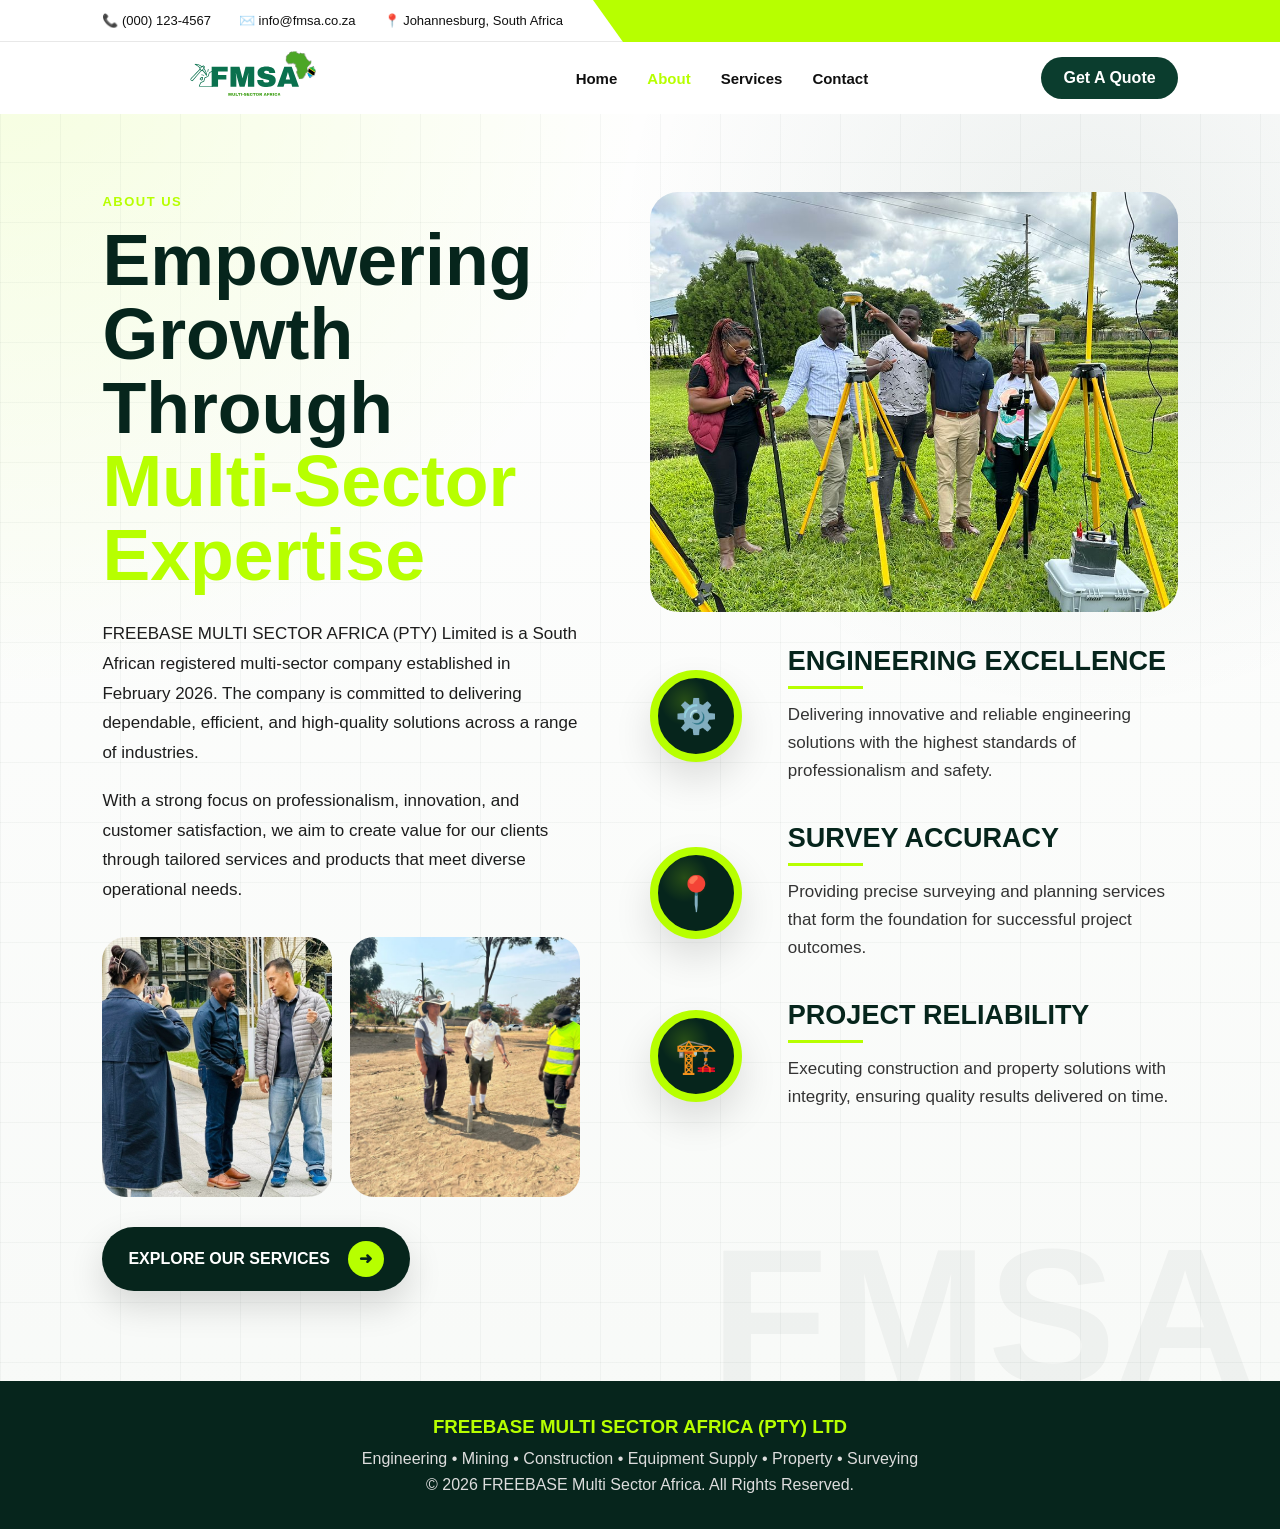
==== commit e891156e: "Add FMSA logo and finalize website design" ====
--- a/about.html
+++ b/about.html
@@ -24,7 +24,9 @@
   <section class="about-page about-modern">
 
     <div class="hero-nav">
-      <div class="logo">FMSA</div>
+      <div class="logo">
+  <img src="Pics/FMSA.svg" alt="FMSA Logo">
+</div>
 
       <nav>
         <a href="index.html">Home</a>
--- a/style.css
+++ b/style.css
@@ -1617,3 +1617,214 @@
 .top-socials a {
   display: none !important;
 }
+
+
+/* ===== FINAL MOBILE HEADER FIX ===== */
+@media (max-width:768px){
+
+.top-bar{
+display:flex;
+flex-direction:column;
+align-items:center;
+justify-content:center;
+padding:10px 15px;
+height:auto;
+gap:8px;
+}
+
+.top-info{
+display:flex;
+flex-direction:column;
+align-items:center;
+justify-content:center;
+gap:6px;
+width:100%;
+white-space:normal;
+text-align:center;
+}
+
+.top-info span{
+display:block;
+font-size:13px;
+}
+
+.top-socials{
+display:none !important;
+}
+
+.hero-nav{
+position:relative;
+top:0;
+padding:18px 6%;
+height:auto;
+flex-direction:column;
+gap:15px;
+}
+
+nav{
+justify-content:center;
+flex-wrap:wrap;
+gap:20px;
+}
+
+.quote-btn{
+display:none;
+}
+
+.contact-page,
+.about-page,
+.about-modern,
+.services-page{
+padding-top:140px;
+}
+
+}
+
+/* FINAL MOBILE HEADER FIX */
+@media (max-width: 768px) {
+  .top-bar {
+    display: none !important;
+  }
+
+  .hero-nav {
+    position: relative !important;
+    top: auto !important;
+    height: auto !important;
+    padding: 18px 6% !important;
+    flex-direction: column !important;
+    gap: 12px !important;
+  }
+
+  .logo {
+    font-size: 34px !important;
+  }
+
+  nav {
+    display: flex !important;
+    justify-content: center !important;
+    gap: 22px !important;
+    flex-wrap: wrap !important;
+  }
+
+  nav a {
+    font-size: 20px !important;
+  }
+
+  .quote-btn {
+    display: none !important;
+  }
+
+  .hero,
+  .about-page,
+  .services-page,
+  .contact-page {
+    padding-top: 40px !important;
+  }
+}
+
+/* MOBILE HEADER — CLOSE TO DESKTOP LOOK */
+@media (max-width: 768px) {
+  .top-bar {
+    height: 34px !important;
+    padding: 0 0 0 4% !important;
+    display: flex !important;
+    align-items: center !important;
+    font-size: 10px !important;
+  }
+
+  .top-info {
+    flex-direction: row !important;
+    gap: 10px !important;
+    white-space: nowrap !important;
+    overflow: hidden !important;
+  }
+
+  .top-info span {
+    font-size: 10px !important;
+  }
+
+  .top-socials {
+    display: block !important;
+    height: 34px !important;
+    margin-left: 12px !important;
+    background: var(--lime) !important;
+  }
+
+  .top-socials::before {
+    left: -22px !important;
+    border-top: 34px solid var(--lime) !important;
+    border-left: 22px solid transparent !important;
+  }
+
+  .hero-nav {
+    position: absolute !important;
+    top: 34px !important;
+    height: 64px !important;
+    padding: 0 4% !important;
+    background: #fff !important;
+    flex-direction: row !important;
+    justify-content: space-between !important;
+    align-items: center !important;
+  }
+
+  .logo {
+    font-size: 21px !important;
+  }
+
+  nav {
+    flex-direction: row !important;
+    gap: 12px !important;
+    flex-wrap: nowrap !important;
+  }
+
+  nav a {
+    font-size: 12px !important;
+    font-weight: 700 !important;
+  }
+
+  .quote-btn {
+    display: none !important;
+  }
+
+  .hero {
+    padding-top: 130px !important;
+    text-align: left !important;
+  }
+
+  .about-page,
+  .services-page,
+  .contact-page {
+    padding-top: 130px !important;
+  }
+}
+
+.logo{
+    display:flex;
+    align-items:center;
+    flex-shrink:0;
+}
+
+.logo img{
+    width: 300px;
+    transform: translateY(8px);
+}
+
+@media (max-width:768px){
+    .logo img{
+        width:140px;
+    }
+}
+
+@media (max-width:1024px){
+    .logo img{
+        width:170px;
+    }
+}
+
+.footer-logo{
+    margin-bottom:20px;
+}
+
+.footer-logo img{
+    width:220px;
+}
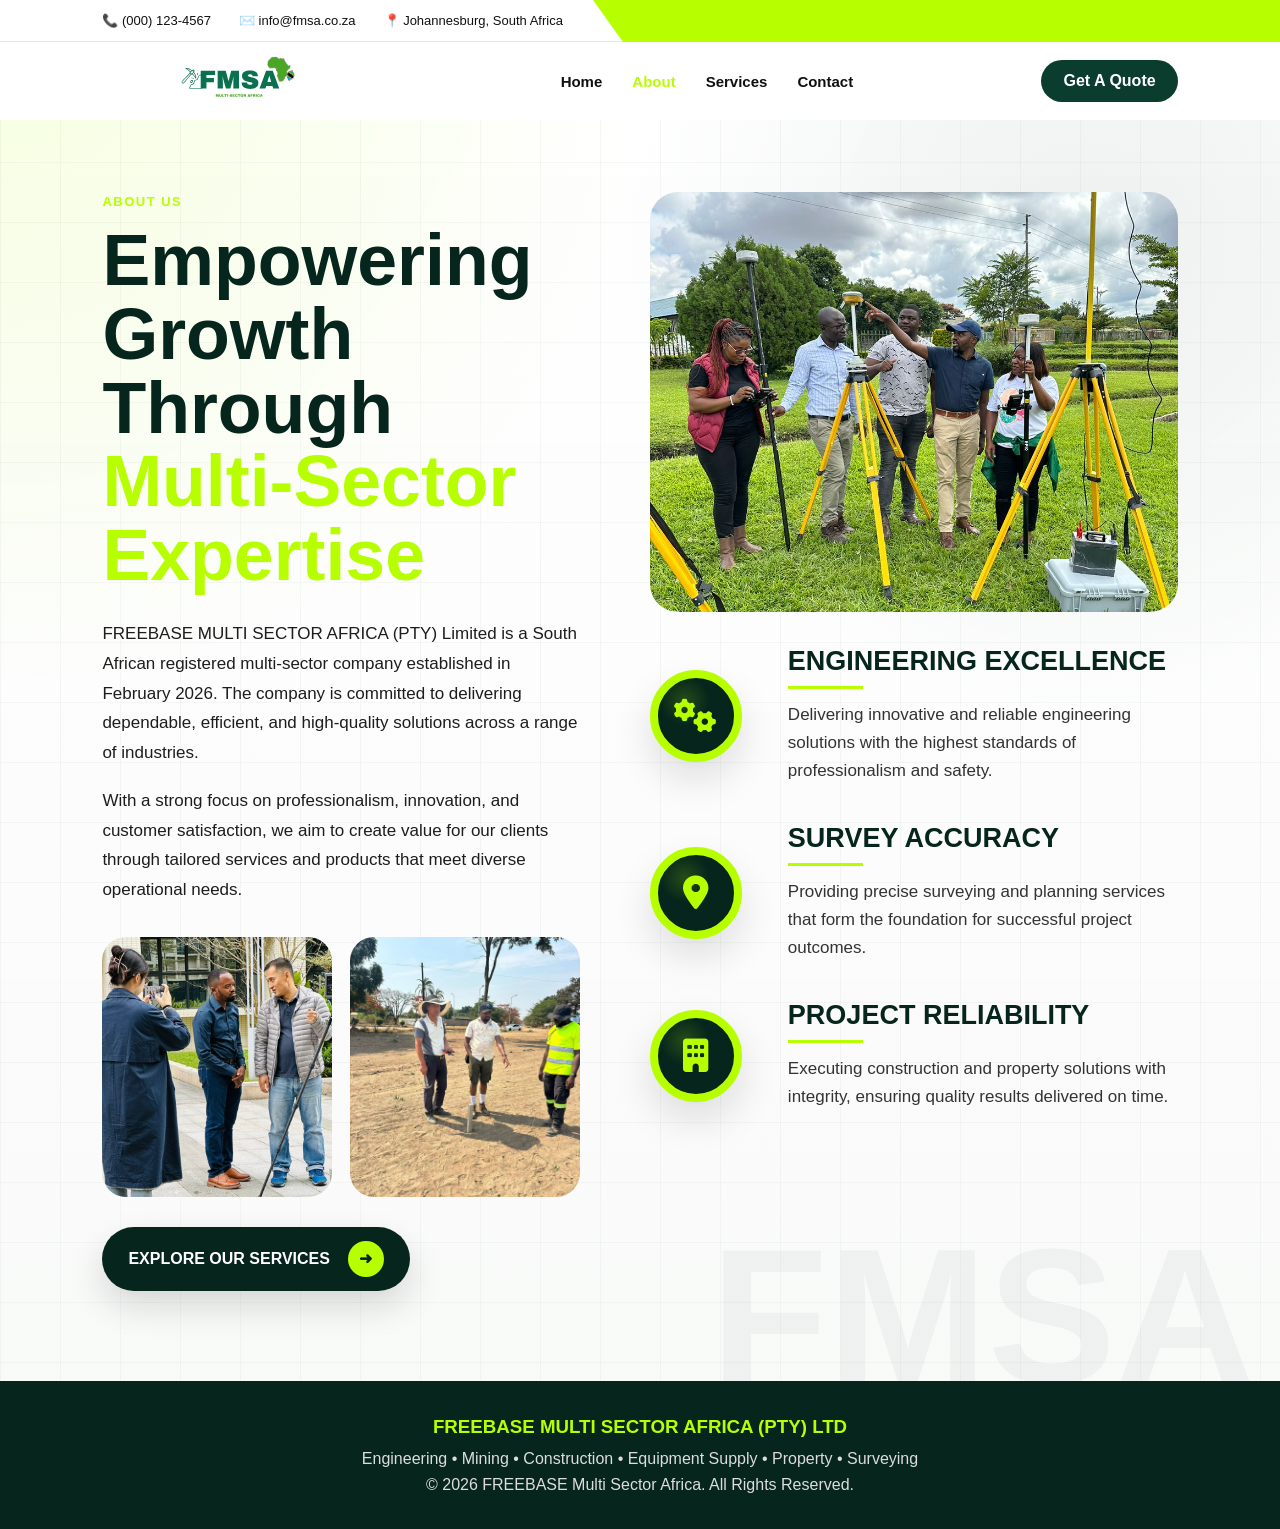
==== commit 8f012834: "Add smooth page transitions and final website polish" ====
--- a/about.html
+++ b/about.html
@@ -4,9 +4,9 @@
   <meta charset="UTF-8" />
   <meta name="viewport" content="width=device-width, initial-scale=1.0" />
   <title>About Us | FREEBASE Multi Sector Africa</title>
+  <link rel="stylesheet" href="https://cdnjs.cloudflare.com/ajax/libs/font-awesome/6.7.2/css/all.min.css" />
   <link rel="stylesheet" href="style.css" />
 </head>
-
 <body>
 
 <header>
@@ -22,13 +22,12 @@
 
 <main>
   <section class="about-page about-modern">
+    <div class="hero-nav">
+      <a href="index.html" class="logo" aria-label="FREEBASE Multi Sector Africa home">
+        <img src="Pics/FMSA.svg" alt="FMSA Logo" />
+      </a>
 
-    <div class="hero-nav">
-      <div class="logo">
-  <img src="Pics/FMSA.svg" alt="FMSA Logo">
-</div>
-
-      <nav>
+      <nav aria-label="Main navigation">
         <a href="index.html">Home</a>
         <a href="about.html" class="active">About</a>
         <a href="services.html">Services</a>
@@ -39,14 +38,9 @@
     </div>
 
     <div class="about-layout">
-
       <div class="about-left">
         <span class="section-tag">About Us</span>
-
-        <h1>
-          Empowering Growth Through
-          <span>Multi-Sector Expertise</span>
-        </h1>
+        <h1>Empowering Growth Through <span>Multi-Sector Expertise</span></h1>
 
         <p class="about-intro">
           FREEBASE MULTI SECTOR AFRICA (PTY) Limited is a South African registered
@@ -76,7 +70,7 @@
 
         <div class="feature-list">
           <div class="feature-item">
-            <div class="feature-icon">⚙️</div>
+            <div class="feature-icon"><i class="fa-solid fa-gears"></i></div>
             <div>
               <h3>Engineering Excellence</h3>
               <p>
@@ -87,7 +81,7 @@
           </div>
 
           <div class="feature-item">
-            <div class="feature-icon">📍</div>
+            <div class="feature-icon"><i class="fa-solid fa-location-dot"></i></div>
             <div>
               <h3>Survey Accuracy</h3>
               <p>
@@ -98,7 +92,7 @@
           </div>
 
           <div class="feature-item">
-            <div class="feature-icon">🏗️</div>
+            <div class="feature-icon"><i class="fa-solid fa-building"></i></div>
             <div>
               <h3>Project Reliability</h3>
               <p>
@@ -109,7 +103,6 @@
           </div>
         </div>
       </div>
-
     </div>
   </section>
 </main>
@@ -119,6 +112,8 @@
   <p>Engineering • Mining • Construction • Equipment Supply • Property • Surveying</p>
   <p>© 2026 FREEBASE Multi Sector Africa. All Rights Reserved.</p>
 </footer>
+<script src="script.js"></script>
+<script src="transition.js"></script>
 
 </body>
-</html>+</html>
--- a/style.css
+++ b/style.css
@@ -8,16 +8,36 @@
   --green: #0b3d2e;
   --dark-green: #06251c;
   --lime: #b7ff00;
-  --gold: #b7ff00;
   --white: #ffffff;
   --light: #f5f6f3;
   --dark: #101010;
   --gray: #666666;
 }
 
+/* Smooth Page Transition */
+body {
+    opacity: 0;
+    animation: pageFade .25s ease forwards;
+}
+
+@keyframes pageFade {
+    from {
+        opacity: 0;
+        transform: translateY(8px);
+    }
+    to {
+        opacity: 1;
+        transform: translateY(0);
+    }
+}
+
 /* =========================
    Global
 ========================= */
+html {
+  scroll-behavior: smooth;
+}
+
 body {
   font-family: Arial, sans-serif;
   background: var(--light);
@@ -27,6 +47,10 @@
 
 a {
   text-decoration: none;
+}
+
+img {
+  max-width: 100%;
 }
 
 /* =========================
@@ -85,7 +109,7 @@
   top: 0;
   left: 0;
   right: 0;
-  height: 72px;
+  height: 78px;
   background: var(--white);
   padding: 0 8%;
   display: flex;
@@ -95,20 +119,29 @@
 }
 
 .logo {
-  font-size: 24px;
-  font-weight: 900;
-  color: var(--green);
-  letter-spacing: 1px;
+  height: 78px;
+  display: flex;
+  align-items: center;
+  justify-content: center;
+  flex-shrink: 0;
+}
+
+.logo img {
+  width: 270px;
+  height: auto;
+  display: block;
+  transform: translateY(7px);
 }
 
 nav {
   display: flex;
+  align-items: center;
   gap: 30px;
 }
 
 nav a {
   color: var(--dark);
-  font-weight: 600;
+  font-weight: 700;
   font-size: 15px;
 }
 
@@ -319,7 +352,7 @@
 }
 
 /* =========================
-   Home Sections
+   Shared Home Sections
 ========================= */
 .about-preview,
 .services,
@@ -350,10 +383,11 @@
 }
 
 /* =========================
-   About Page - Modern Layout
+   About Page
 ========================= */
 .about-page,
-.about-modern {
+.about-modern,
+.services-page {
   position: relative;
   padding: 150px 8% 90px;
   overflow: hidden;
@@ -364,7 +398,8 @@
 }
 
 .about-page::before,
-.about-modern::before {
+.about-modern::before,
+.services-page::before {
   content: "";
   position: absolute;
   inset: 0;
@@ -373,7 +408,6 @@
     linear-gradient(90deg, rgba(6, 37, 28, 0.035) 1px, transparent 1px);
   background-size: 60px 60px;
   pointer-events: none;
-  z-index: 0;
 }
 
 .about-page::after,
@@ -386,7 +420,6 @@
   font-weight: 900;
   color: rgba(6, 37, 28, 0.04);
   pointer-events: none;
-  z-index: 0;
 }
 
 .about-layout,
@@ -406,9 +439,11 @@
   margin-bottom: 26px;
 }
 
-.about-left h1 span {
+.about-left h1 span,
+.services-hero-text h1 span,
+.services-cta h2 span,
+.contact-hero h1 span {
   color: var(--lime);
-  display: block;
 }
 
 .about-intro {
@@ -428,13 +463,11 @@
 
 .bottom-images img,
 .top-about-img,
-.about-images-new img,
-.small-img-row img {
+.services-hero-images img,
+.services-cta img {
   width: 100%;
   display: block;
   object-fit: cover;
-  background: none;
-  padding: 0;
   box-shadow: none;
 }
 
@@ -451,29 +484,6 @@
   object-position: center;
 }
 
-.about-images-new {
-  width: 100%;
-  display: flex;
-  flex-direction: column;
-  gap: 18px;
-}
-
-.about-images-new img {
-  height: 380px;
-  border-radius: 26px;
-}
-
-.small-img-row {
-  display: grid;
-  grid-template-columns: 1fr 1fr;
-  gap: 18px;
-}
-
-.small-img-row img {
-  height: 190px;
-  border-radius: 22px;
-}
-
 .about-btn-new {
   margin-top: 30px;
   display: inline-flex;
@@ -482,7 +492,6 @@
   background: var(--dark-green);
   color: var(--white);
   padding: 14px 26px;
-  border-radius: 50px;
   font-weight: 900;
   text-transform: uppercase;
   box-shadow: 0 15px 35px rgba(0, 0, 0, 0.14);
@@ -503,12 +512,7 @@
   background: var(--green);
 }
 
-.about-right-modern {
-  position: relative;
-}
-
-.feature-list,
-.about-features {
+.feature-list {
   display: flex;
   flex-direction: column;
   gap: 38px;
@@ -541,7 +545,6 @@
   font-size: 27px;
   text-transform: uppercase;
   margin-bottom: 12px;
-  position: relative;
 }
 
 .feature-item h3::after {
@@ -560,41 +563,8 @@
   line-height: 1.65;
 }
 
-.stats {
-  position: relative;
-  z-index: 2;
-  width: 100vw;
-  margin: 80px 0 0;
-  margin-left: calc(50% - 50vw);
-  padding: 0 8%;
-  display: grid;
-  grid-template-columns: repeat(4, 1fr);
-  text-align: center;
-}
-
-.stats div {
-  padding: 20px 30px;
-  border-right: 1px solid #dcdcdc;
-}
-
-.stats div:last-child {
-  border-right: none;
-}
-
-.stats h2 {
-  color: var(--dark-green);
-  font-size: 42px;
-  font-weight: 800;
-  margin-bottom: 8px;
-}
-
-.stats p {
-  color: var(--gray);
-  font-size: 15px;
-}
-
 /* =========================
-   Services Section
+   Home Services Slider
 ========================= */
 .services {
   background: var(--light);
@@ -642,7 +612,8 @@
   color: var(--white);
 }
 
-.service-card:hover {
+.service-card:hover,
+.service-box:hover {
   transform: translateY(-8px);
   box-shadow: 0 15px 35px rgba(0, 0, 0, 0.08);
 }
@@ -687,6 +658,7 @@
 .slider-dot {
   width: 12px;
   height: 12px;
+  border: none;
   border-radius: 50%;
   background: #d5d5d5;
   cursor: pointer;
@@ -757,205 +729,10 @@
 }
 
 /* =========================
-   Responsive
+   Services Page
 ========================= */
-@media (max-width: 900px) {
-  .about-layout,
-  .about-container {
-    grid-template-columns: 1fr;
-  }
-
-  .feature-list,
-  .about-features {
-    padding-top: 20px;
-  }
-
-  .feature-item {
-    grid-template-columns: 1fr;
-    text-align: center;
-  }
-
-  .feature-icon {
-    margin: auto;
-  }
-
-  .feature-item h3::after {
-    margin: 9px auto 0;
-  }
-
-  .bottom-images,
-  .small-img-row {
-    grid-template-columns: 1fr;
-  }
-
-  .top-about-img {
-    height: 340px;
-  }
-}
-
-@media (max-width: 600px) {
-  .top-bar {
-    height: auto;
-    padding: 12px 6%;
-    flex-direction: column;
-    gap: 20px;
-  }
-
-  .top-info {
-    flex-direction: column;
-    gap: 6px;
-    text-align: center;
-  }
-
-  .top-socials {
-    width: 100%;
-    height: 36px;
-    margin-left: 0;
-    border-radius: 30px;
-  }
-
-  .top-socials::before {
-    display: none;
-  }
-
-  .hero-nav {
-    top: 0;
-    height: auto;
-    padding: 14px 6%;
-    flex-direction: column;
-    gap: 14px;
-  }
-
-  nav {
-    flex-wrap: wrap;
-    justify-content: center;
-    gap: 18px;
-  }
-
-  .quote-btn {
-    display: none;
-  }
-
-  .hero {
-    grid-template-columns: 1fr;
-    text-align: center;
-    padding: 190px 6% 80px;
-  }
-
-  .hero p {
-    margin: auto;
-  }
-
-  .hero-buttons {
-    justify-content: center;
-  }
-
-  .hero-visual {
-    height: 420px;
-    margin-top: 25px;
-  }
-
-  .shape-one {
-    left: 0;
-    right: auto;
-    top: 40px;
-    width: 45%;
-    height: 260px;
-  }
-
-  .shape-two {
-    right: 0;
-    top: 20px;
-    width: 55%;
-    height: 210px;
-  }
-
-  .shape-three {
-    right: 10%;
-    bottom: 20px;
-    width: 70%;
-    height: 190px;
-  }
-
-  .quality-badge {
-    left: 10px;
-    bottom: 20px;
-    width: 110px;
-    height: 110px;
-  }
-
-  .about-page,
-  .about-modern {
-    padding: 190px 6% 90px;
-  }
-
-  .about-preview,
-  .why-grid,
-  .stats {
-    grid-template-columns: 1fr;
-    text-align: center;
-  }
-
-  .about-left h1 {
-    font-size: 38px;
-  }
-
-  .about-intro {
-    font-size: 16px;
-  }
-
-  .top-about-img,
-  .about-images-new img {
-    height: 280px;
-  }
-
-  .bottom-images img,
-  .small-img-row img {
-    height: 220px;
-  }
-
-  .stats {
-    width: 100%;
-    margin-left: 0;
-    padding: 0;
-  }
-
-  .stats div {
-    border-right: none;
-    border-bottom: 1px solid #dcdcdc;
-  }
-
-  .stats div:last-child {
-    border-bottom: none;
-  }
-
-  .services-slider {
-    flex-direction: column;
-  }
-
-  .service-card {
-    text-align: center;
-  }
-}
-
 .services-page {
-  position: relative;
-  padding: 150px 8% 0;
-  background:
-    radial-gradient(circle at top left, rgba(183,255,0,.13), transparent 40%),
-    linear-gradient(#ffffff, #f7faf8);
-  overflow: hidden;
-}
-
-.services-page::before {
-  content: "";
-  position: absolute;
-  inset: 0;
-  background-image:
-    linear-gradient(rgba(6,37,28,.035) 1px, transparent 1px),
-    linear-gradient(90deg, rgba(6,37,28,.035) 1px, transparent 1px);
-  background-size: 60px 60px;
-  pointer-events: none;
+  padding-bottom: 0;
 }
 
 .services-hero,
@@ -982,11 +759,6 @@
   margin-bottom: 28px;
 }
 
-.services-hero-text h1 span,
-.services-cta h2 span {
-  color: var(--lime);
-}
-
 .services-hero-text p {
   max-width: 620px;
   font-size: 18px;
@@ -1000,16 +772,9 @@
   gap: 18px;
 }
 
-.services-hero-images img {
-  width: 100%;
-  object-fit: cover;
-  display: block;
-  border-radius: 26px;
-}
-
 .service-img-large {
   height: 390px;
-  border-radius: 36px 12px 36px 12px !important;
+  border-radius: 36px 12px 36px 12px;
 }
 
 .services-hero-images div {
@@ -1019,6 +784,7 @@
 
 .services-hero-images div img {
   height: 186px;
+  border-radius: 26px;
 }
 
 .services-title {
@@ -1042,42 +808,36 @@
   padding: 35px 22px;
   border-radius: 24px;
   text-align: center;
-  box-shadow: 0 18px 45px rgba(0,0,0,.06);
+  box-shadow: 0 18px 45px rgba(0, 0, 0, 0.06);
   transition: 0.3s ease;
 }
 
-.service-box:hover {
+.service-icon {
+  width: 90px;
+  height: 90px;
+  margin: 0 auto 25px;
+  border-radius: 50%;
+  background: #042d22;
+  border: 5px solid var(--lime);
+  display: flex;
+  justify-content: center;
+  align-items: center;
+  transition: 0.35s ease;
+}
+
+.service-icon i {
+  font-size: 36px;
+  color: var(--white);
+  transition: 0.35s ease;
+}
+
+.service-box:hover .service-icon {
+  background: var(--lime);
   transform: translateY(-8px);
 }
 
-.service-icon{
-    width:90px;
-    height:90px;
-    margin:0 auto 25px;
-    border-radius:50%;
-    background:#042d22;
-    border:5px solid #b6ff00;
-
-    display:flex;
-    justify-content:center;
-    align-items:center;
-
-    transition:.35s ease;
-}
-
-.service-icon i{
-    font-size:36px;
-    color:#fff;
-    transition:.35s ease;
-}
-
-.service-box:hover .service-icon{
-    background:#b6ff00;
-    transform:translateY(-8px);
-}
-
-.service-box:hover .service-icon i{
-    color:#042d22;
+.service-box:hover .service-icon i {
+  color: var(--dark-green);
 }
 
 .service-box h3 {
@@ -1091,142 +851,62 @@
   color: #333;
   font-size: 15px;
   line-height: 1.7;
-  margin-bottom: 24px;
-}
-
-.service-box a {
+}
+
+.service-values {
+  margin: 70px 0;
+  background: var(--dark-green);
+  border-radius: 25px;
+  display: grid;
+  grid-template-columns: repeat(4, 1fr);
+  overflow: hidden;
+  box-shadow: 0 20px 45px rgba(0, 0, 0, 0.12);
+}
+
+.value-item {
+  display: flex;
+  align-items: center;
+  gap: 22px;
+  padding: 35px;
+  border-right: 1px solid rgba(255, 255, 255, 0.12);
+  transition: 0.3s;
+}
+
+.value-item:last-child {
+  border-right: none;
+}
+
+.value-item:hover {
+  background: #0d3328;
+}
+
+.value-icon {
+  width: 72px;
+  height: 72px;
+  min-width: 72px;
+  border-radius: 50%;
+  background: rgba(183, 255, 0, 0.12);
+  display: flex;
+  justify-content: center;
+  align-items: center;
+}
+
+.value-icon i {
   color: var(--lime);
-  font-weight: 900;
-}
-
-.service-values{
-    margin:70px 0;
-    background:var(--dark-green);
-    border-radius:25px;
-    display:grid;
-    grid-template-columns:repeat(4,1fr);
-    overflow:hidden;
-    box-shadow:0 20px 45px rgba(0,0,0,.12);
-}
-
-.value-item{
-    display:flex;
-    align-items:center;
-    gap:22px;
-    padding:35px;
-    border-right:1px solid rgba(255,255,255,.12);
-    transition:.3s;
-}
-
-.value-item:last-child{
-    border-right:none;
-}
-
-.value-item:hover{
-    background:#0d3328;
-}
-
-.value-icon{
-    width:72px;
-    height:72px;
-    min-width:72px;
-    border-radius:50%;
-    background:rgba(183,255,0,.12);
-    display:flex;
-    justify-content:center;
-    align-items:center;
-}
-
-.value-icon i{
-    color:var(--lime);
-    font-size:32px;
-}
-
-.value-text h4{
-    color:#fff;
-    font-size:20px;
-    margin-bottom:8px;
-    font-weight:700;
-}
-
-.value-text p{
-    color:#cfd8d3;
-    font-size:14px;
-    line-height:1.6;
-}
-
-@media(max-width:1100px){
-
-.service-values{
-grid-template-columns:repeat(2,1fr);
-}
-
-.value-item:nth-child(2){
-border-right:none;
-}
-
-}
-
-@media(max-width:700px){
-
-.service-values{
-grid-template-columns:1fr;
-}
-
-.value-item{
-border-right:none;
-border-bottom:1px solid rgba(255,255,255,.1);
-}
-
-.value-item:last-child{
-border-bottom:none;
-}
-
-}
-
-.value-icon {
-  font-size: 48px;
-  color: var(--lime);
-  line-height: 1;
-}
-
-.value-item h4 {
-  color: #fff;
-  font-size: 19px;
+  font-size: 32px;
+}
+
+.value-text h4 {
+  color: var(--white);
+  font-size: 20px;
   margin-bottom: 8px;
-}
-
-.value-item p {
-  color: #e5e5e5;
-  line-height: 1.5;
-  font-size: 15px;
-}
-
-@media (max-width:1100px){
-  .service-values{
-    grid-template-columns:repeat(2,1fr);
-    row-gap:30px;
-  }
-
-  .value-item:nth-child(2){
-    border-right:none;
-  }
-}
-
-@media (max-width:700px){
-  .service-values{
-    grid-template-columns:1fr;
-  }
-
-  .value-item{
-    border-right:none;
-    border-bottom:1px solid rgba(183,255,0,.25);
-    padding:18px 0;
-  }
-
-  .value-item:last-child{
-    border-bottom:none;
-  }
+  font-weight: 700;
+}
+
+.value-text p {
+  color: #cfd8d3;
+  font-size: 14px;
+  line-height: 1.6;
 }
 
 .services-cta {
@@ -1253,49 +933,17 @@
 }
 
 .services-cta img {
-  width: 100%;
   height: 330px;
-  object-fit: cover;
   border-radius: 28px;
 }
 
-@media (max-width: 1100px) {
-  .service-grid {
-    grid-template-columns: repeat(3, 1fr);
-  }
-
-  .service-values {
-    grid-template-columns: repeat(2, 1fr);
-  }
-
-  .service-values div {
-    border-right: none;
-  }
-}
-
-@media (max-width: 800px) {
-  .services-hero,
-  .services-cta {
-    grid-template-columns: 1fr;
-  }
-
-  .services-hero-images {
-    grid-template-columns: 1fr;
-  }
-
-  .service-grid {
-    grid-template-columns: 1fr;
-  }
-
-  .service-values {
-    grid-template-columns: 1fr;
-  }
-}
-
+/* =========================
+   Contact Page
+========================= */
 .contact-page {
   position: relative;
   padding-top: 72px;
-  background: #fff;
+  background: var(--white);
   overflow: hidden;
 }
 
@@ -1305,11 +953,11 @@
   display: flex;
   align-items: center;
   background:
-    linear-gradient(90deg, rgba(6,37,28,.96), rgba(6,37,28,.86), rgba(6,37,28,.50)),
+    linear-gradient(90deg, rgba(6, 37, 28, 0.96), rgba(6, 37, 28, 0.86), rgba(6, 37, 28, 0.5)),
     url("Pics/PIC10.png");
   background-size: cover;
   background-position: center;
-  color: #fff;
+  color: var(--white);
 }
 
 .contact-hero h1 {
@@ -1319,7 +967,6 @@
 }
 
 .contact-hero h1 span {
-  color: var(--lime);
   display: block;
 }
 
@@ -1333,10 +980,10 @@
 .contact-content {
   padding: 70px 8% 90px;
   display: grid;
-  grid-template-columns: .8fr 1.2fr;
+  grid-template-columns: 0.8fr 1.2fr;
   gap: 70px;
   background:
-    radial-gradient(circle at left, rgba(183,255,0,.08), transparent 35%),
+    radial-gradient(circle at left, rgba(183, 255, 0, 0.08), transparent 35%),
     linear-gradient(#fff, #f7faf8);
 }
 
@@ -1360,7 +1007,6 @@
   gap: 20px;
   align-items: center;
   margin-bottom: 28px;
-  position: relative;
 }
 
 .contact-icon {
@@ -1368,11 +1014,11 @@
   height: 58px;
   border-radius: 50%;
   background: var(--dark-green);
-  color: #fff;
+  color: var(--white);
   display: grid;
   place-items: center;
   font-size: 22px;
-  box-shadow: 0 12px 25px rgba(0,0,0,.12);
+  box-shadow: 0 12px 25px rgba(0, 0, 0, 0.12);
 }
 
 .contact-item h4 {
@@ -1388,10 +1034,10 @@
 }
 
 .contact-form-box {
-  background: rgba(255,255,255,.95);
+  background: rgba(255, 255, 255, 0.95);
   padding: 45px;
   border-radius: 24px;
-  box-shadow: 0 20px 55px rgba(0,0,0,.08);
+  box-shadow: 0 20px 55px rgba(0, 0, 0, 0.08);
 }
 
 .form-grid {
@@ -1410,7 +1056,7 @@
   left: 18px;
   color: var(--dark-green);
   font-size: 18px;
-  opacity: .75;
+  opacity: 0.75;
 }
 
 .input-group input,
@@ -1421,15 +1067,15 @@
   border-radius: 8px;
   padding: 18px 18px 18px 52px;
   font-size: 15px;
-  background: #fff;
+  background: var(--white);
   color: #111;
-  transition: .3s ease;
+  transition: 0.3s ease;
 }
 
 .input-group input:focus,
 .input-group textarea:focus {
   border-color: var(--lime);
-  box-shadow: 0 0 0 3px rgba(183,255,0,.18);
+  box-shadow: 0 0 0 3px rgba(183, 255, 0, 0.18);
 }
 
 .textarea-group {
@@ -1453,36 +1099,40 @@
   display: inline-flex;
   align-items: center;
   gap: 18px;
-  transition: .3s ease;
+  transition: 0.3s ease;
 }
 
 .send-btn:hover {
   background: var(--dark-green);
-  color: #fff;
+  color: var(--white);
 }
 
 .contact-footer {
   background: var(--dark-green);
-  color: #fff;
+  color: var(--white);
   padding: 60px 8% 20px;
   text-align: left;
 }
 
-.footer-grid{
-  display:grid;
-  grid-template-columns:1.6fr 1fr 1.2fr;
-  gap:80px;
-  align-items:flex-start;
-}
-
-.contact-footer h2 {
-  color: var(--lime);
-  font-size: 40px;
-  margin-bottom: 16px;
+.footer-grid {
+  display: grid;
+  grid-template-columns: 1.6fr 1fr 1.2fr;
+  gap: 80px;
+  align-items: flex-start;
+}
+
+.footer-logo {
+  margin-bottom: 20px;
+}
+
+.footer-logo img {
+  width: 220px;
+  height: auto;
+  display: block;
 }
 
 .contact-footer h3 {
-  color: #fff;
+  color: var(--white);
   margin-bottom: 20px;
 }
 
@@ -1500,7 +1150,7 @@
   display: block;
   color: #e6e6e6;
   margin-bottom: 12px;
-  transition: .3s;
+  transition: 0.3s;
 }
 
 .contact-footer a:hover {
@@ -1517,53 +1167,251 @@
   width: 34px;
   height: 34px;
   border-radius: 50%;
-  background: rgba(183,255,0,.12);
+  background: rgba(183, 255, 0, 0.12);
   color: var(--lime);
   display: grid;
   place-items: center;
   margin-bottom: 0;
 }
 
-.newsletter {
-  margin-top: 18px;
-  display: flex;
-  border: 1px solid rgba(255,255,255,.18);
-  border-radius: 6px;
-  overflow: hidden;
-}
-
-.newsletter input {
-  flex: 1;
-  background: transparent;
-  border: none;
-  outline: none;
-  padding: 14px;
-  color: #fff;
-}
-
-.newsletter button {
-  width: 50px;
-  border: none;
-  background: var(--lime);
-  color: var(--dark-green);
-  cursor: pointer;
-}
-
 .copyright {
   text-align: center;
-  border-top: 1px solid rgba(255,255,255,.12);
+  border-top: 1px solid rgba(255, 255, 255, 0.12);
   padding-top: 20px;
   font-size: 14px;
 }
 
-@media (max-width: 900px) {
-  .contact-content,
+/* =========================
+   Responsive
+========================= */
+@media (max-width: 1200px) {
+  .service-grid {
+    grid-template-columns: repeat(3, 1fr);
+  }
+
+  .service-values {
+    grid-template-columns: repeat(2, 1fr);
+  }
+
+  .value-item:nth-child(2) {
+    border-right: none;
+  }
+}
+
+@media (max-width: 1024px) {
+  .logo img {
+    width: 170px;
+  }
+
+  .hero,
+  .about-layout,
+  .services-hero,
+  .services-cta,
+  .contact-content {
+    grid-template-columns: 1fr;
+  }
+
+  .hero {
+    text-align: center;
+  }
+
+  .hero p,
+  .about-intro,
+  .services-hero-text p {
+    margin-left: auto;
+    margin-right: auto;
+  }
+
+  .hero-buttons {
+    justify-content: center;
+  }
+
+  .hero-visual {
+    max-width: 640px;
+    margin: 25px auto 0;
+  }
+
+  .feature-list {
+    padding-top: 20px;
+  }
+}
+
+@media (max-width: 768px) {
+  .top-bar {
+    height: 34px;
+    padding: 0 0 0 4%;
+    font-size: 10px;
+  }
+
+  .top-info {
+    gap: 10px;
+    overflow: hidden;
+  }
+
+  .top-info span {
+    font-size: 10px;
+  }
+
+  .top-socials {
+    height: 34px;
+    margin-left: 12px;
+  }
+
+  .top-socials::before {
+    left: -22px;
+    border-top: 34px solid var(--lime);
+    border-left: 22px solid transparent;
+  }
+
+  .hero-nav {
+    top: 34px;
+    height: 74px;
+    padding: 0 4%;
+  }
+
+  .logo,
+  .logo img {
+    height: auto;
+  }
+
+  .logo img {
+    width: 110px;
+    transform: none;
+  }
+
+  nav {
+    gap: 14px;
+    flex-wrap: nowrap;
+  }
+
+  nav a {
+    font-size: 13px;
+  }
+
+  .quote-btn {
+    display: none;
+  }
+
+  .hero {
+    grid-template-columns: 1fr;
+    text-align: left;
+    padding: 145px 6% 80px;
+  }
+
+  .hero h1 {
+    font-size: clamp(44px, 12vw, 62px);
+  }
+
+  .hero p {
+    font-size: 20px;
+    line-height: 1.7;
+    margin-left: 0;
+  }
+
+  .hero-buttons {
+    justify-content: flex-start;
+  }
+
+  .hero-visual {
+    height: 420px;
+  }
+
+  .shape-one {
+    left: 0;
+    right: auto;
+    top: 40px;
+    width: 45%;
+    height: 260px;
+  }
+
+  .shape-two {
+    right: 0;
+    top: 20px;
+    width: 55%;
+    height: 210px;
+  }
+
+  .shape-three {
+    right: 10%;
+    bottom: 20px;
+    width: 70%;
+    height: 190px;
+  }
+
+  .quality-badge {
+    left: 10px;
+    bottom: 20px;
+    width: 110px;
+    height: 110px;
+  }
+
+  .about-page,
+  .about-modern,
+  .services-page,
+  .contact-page {
+    padding-top: 145px;
+  }
+
+  .about-left h1 {
+    font-size: 38px;
+  }
+
+  .bottom-images,
+  .services-hero-images,
+  .form-grid,
+  .why-grid,
   .footer-grid {
     grid-template-columns: 1fr;
   }
 
-  .form-grid {
+  .services-hero-images div {
     grid-template-columns: 1fr;
+  }
+
+  .top-about-img,
+  .services-hero-images img,
+  .service-img-large {
+    height: 280px;
+  }
+
+  .bottom-images img,
+  .services-hero-images div img {
+    height: 220px;
+  }
+
+  .feature-item {
+    grid-template-columns: 1fr;
+    text-align: center;
+  }
+
+  .feature-icon {
+    margin: auto;
+  }
+
+  .feature-item h3::after {
+    margin: 9px auto 0;
+  }
+
+  .services-slider {
+    flex-direction: column;
+  }
+
+  .service-card {
+    text-align: center;
+  }
+
+  .service-grid,
+  .service-values {
+    grid-template-columns: 1fr;
+  }
+
+  .value-item {
+    border-right: none;
+    border-bottom: 1px solid rgba(183, 255, 0, 0.25);
+  }
+
+  .value-item:last-child {
+    border-bottom: none;
   }
 
   .contact-hero {
@@ -1571,260 +1419,32 @@
   }
 }
 
-
-/* Final top ribbon match for all pages */
-.top-bar {
-  height: 42px;
-  padding: 0 0 0 8%;
-  background: var(--white);
-  color: var(--dark);
-  display: flex;
-  align-items: center;
-  font-size: 13px;
-  border-bottom: 1px solid #e8e8e8;
-  overflow: visible;
-}
-
-.top-info {
-  display: flex;
-  align-items: center;
-  gap: 28px;
-  white-space: nowrap;
-}
-
-.top-socials {
-  flex: 1;
-  height: 42px;
-  background: var(--lime);
-  position: relative;
-  margin-left: 60px;
-  display: block;
-  border-radius: 0;
-}
-
-.top-socials::before {
-  content: "";
-  position: absolute;
-  left: -30px;
-  top: 0;
-  width: 0;
-  height: 0;
-  border-top: 42px solid var(--lime);
-  border-left: 30px solid transparent;
-}
-
-.top-socials i,
-.top-socials a {
-  display: none !important;
-}
-
-
-/* ===== FINAL MOBILE HEADER FIX ===== */
-@media (max-width:768px){
-
-.top-bar{
-display:flex;
-flex-direction:column;
-align-items:center;
-justify-content:center;
-padding:10px 15px;
-height:auto;
-gap:8px;
-}
-
-.top-info{
-display:flex;
-flex-direction:column;
-align-items:center;
-justify-content:center;
-gap:6px;
-width:100%;
-white-space:normal;
-text-align:center;
-}
-
-.top-info span{
-display:block;
-font-size:13px;
-}
-
-.top-socials{
-display:none !important;
-}
-
-.hero-nav{
-position:relative;
-top:0;
-padding:18px 6%;
-height:auto;
-flex-direction:column;
-gap:15px;
-}
-
-nav{
-justify-content:center;
-flex-wrap:wrap;
-gap:20px;
-}
-
-.quote-btn{
-display:none;
-}
-
-.contact-page,
-.about-page,
-.about-modern,
-.services-page{
-padding-top:140px;
-}
-
-}
-
-/* FINAL MOBILE HEADER FIX */
-@media (max-width: 768px) {
-  .top-bar {
-    display: none !important;
+@media (max-width: 430px) {
+  .top-info {
+    gap: 6px;
+  }
+
+  .top-info span {
+    font-size: 9px;
   }
 
   .hero-nav {
-    position: relative !important;
-    top: auto !important;
-    height: auto !important;
-    padding: 18px 6% !important;
-    flex-direction: column !important;
-    gap: 12px !important;
-  }
-
-  .logo {
-    font-size: 34px !important;
+    padding: 0 3%;
+  }
+
+  .logo img {
+    width: 95px;
   }
 
   nav {
-    display: flex !important;
-    justify-content: center !important;
-    gap: 22px !important;
-    flex-wrap: wrap !important;
+    gap: 10px;
   }
 
   nav a {
-    font-size: 20px !important;
-  }
-
-  .quote-btn {
-    display: none !important;
-  }
-
-  .hero,
-  .about-page,
-  .services-page,
-  .contact-page {
-    padding-top: 40px !important;
-  }
-}
-
-/* MOBILE HEADER — CLOSE TO DESKTOP LOOK */
-@media (max-width: 768px) {
-  .top-bar {
-    height: 34px !important;
-    padding: 0 0 0 4% !important;
-    display: flex !important;
-    align-items: center !important;
-    font-size: 10px !important;
-  }
-
-  .top-info {
-    flex-direction: row !important;
-    gap: 10px !important;
-    white-space: nowrap !important;
-    overflow: hidden !important;
-  }
-
-  .top-info span {
-    font-size: 10px !important;
-  }
-
-  .top-socials {
-    display: block !important;
-    height: 34px !important;
-    margin-left: 12px !important;
-    background: var(--lime) !important;
-  }
-
-  .top-socials::before {
-    left: -22px !important;
-    border-top: 34px solid var(--lime) !important;
-    border-left: 22px solid transparent !important;
-  }
-
-  .hero-nav {
-    position: absolute !important;
-    top: 34px !important;
-    height: 64px !important;
-    padding: 0 4% !important;
-    background: #fff !important;
-    flex-direction: row !important;
-    justify-content: space-between !important;
-    align-items: center !important;
-  }
-
-  .logo {
-    font-size: 21px !important;
-  }
-
-  nav {
-    flex-direction: row !important;
-    gap: 12px !important;
-    flex-wrap: nowrap !important;
-  }
-
-  nav a {
-    font-size: 12px !important;
-    font-weight: 700 !important;
-  }
-
-  .quote-btn {
-    display: none !important;
-  }
-
-  .hero {
-    padding-top: 130px !important;
-    text-align: left !important;
-  }
-
-  .about-page,
-  .services-page,
-  .contact-page {
-    padding-top: 130px !important;
-  }
-}
-
-.logo{
-    display:flex;
-    align-items:center;
-    flex-shrink:0;
-}
-
-.logo img{
-    width: 300px;
-    transform: translateY(8px);
-}
-
-@media (max-width:768px){
-    .logo img{
-        width:140px;
-    }
-}
-
-@media (max-width:1024px){
-    .logo img{
-        width:170px;
-    }
-}
-
-.footer-logo{
-    margin-bottom:20px;
-}
-
-.footer-logo img{
-    width:220px;
-}+    font-size: 12px;
+  }
+
+  .btn {
+    padding: 13px 22px;
+  }
+}
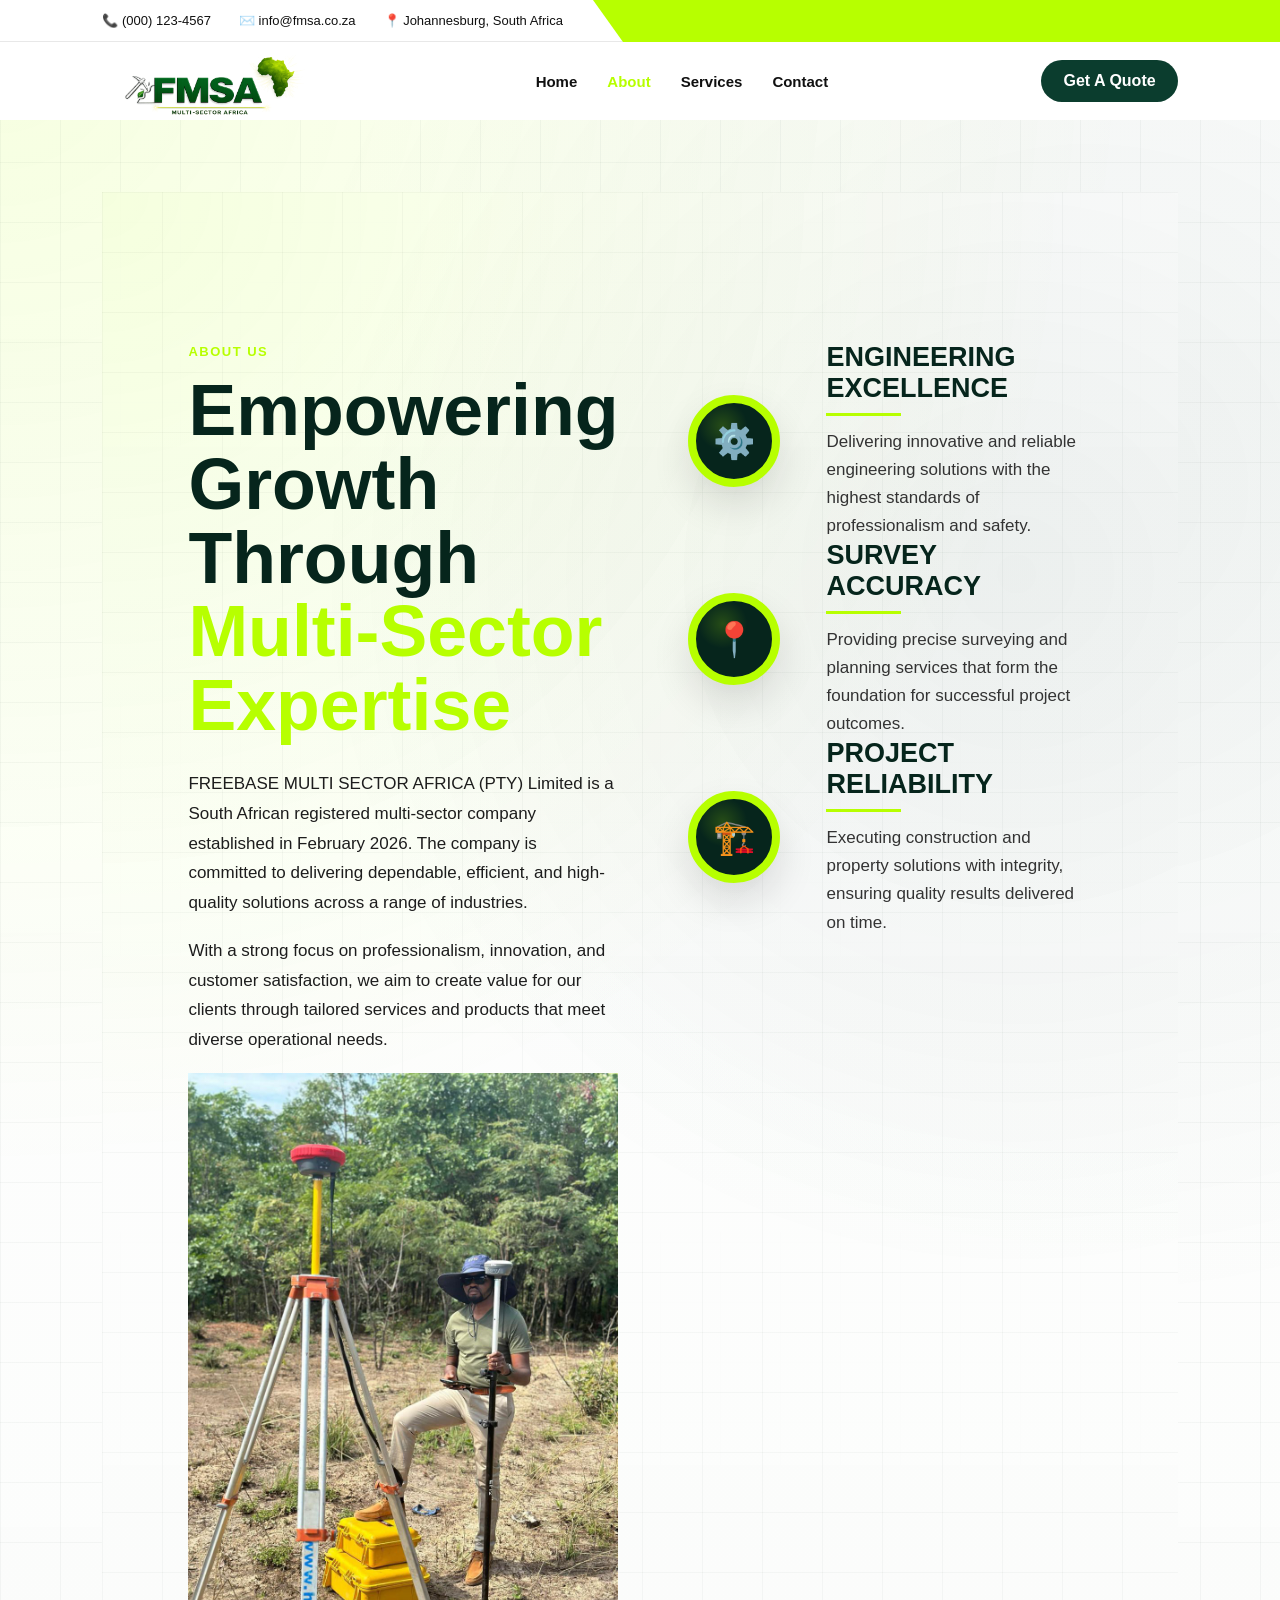
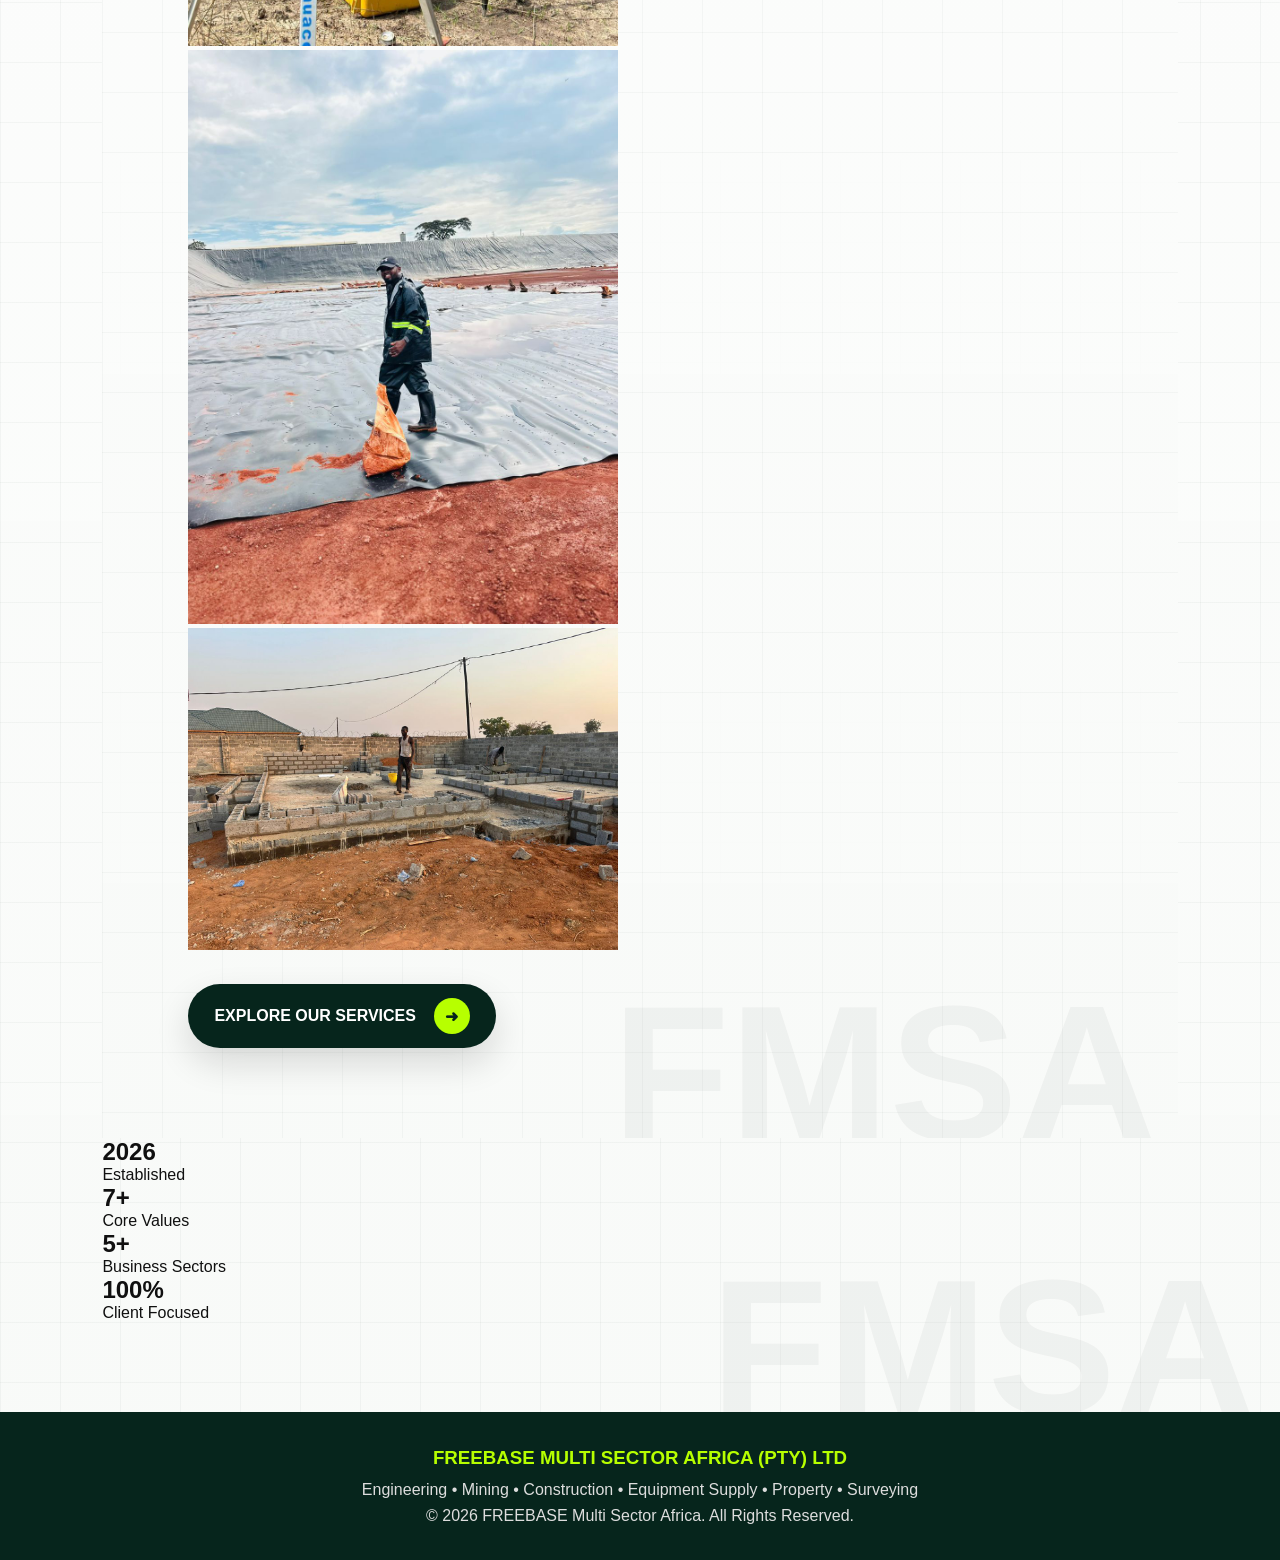
==== commit 577f2422: "Update logo across all pages and refine styling" ====
--- a/about.html
+++ b/about.html
@@ -4,9 +4,9 @@
   <meta charset="UTF-8" />
   <meta name="viewport" content="width=device-width, initial-scale=1.0" />
   <title>About Us | FREEBASE Multi Sector Africa</title>
-  <link rel="stylesheet" href="https://cdnjs.cloudflare.com/ajax/libs/font-awesome/6.7.2/css/all.min.css" />
   <link rel="stylesheet" href="style.css" />
 </head>
+
 <body>
 
 <header>
@@ -21,13 +21,13 @@
 </header>
 
 <main>
-  <section class="about-page about-modern">
+  <section class="about-page">
     <div class="hero-nav">
       <a href="index.html" class="logo" aria-label="FREEBASE Multi Sector Africa home">
-        <img src="Pics/FMSA.svg" alt="FMSA Logo" />
+        <img src="Pics/FMSA.png" alt="FMSA Logo" />
       </a>
 
-      <nav aria-label="Main navigation">
+      <nav>
         <a href="index.html">Home</a>
         <a href="about.html" class="active">About</a>
         <a href="services.html">Services</a>
@@ -37,72 +37,75 @@
       <a href="contact.html" class="quote-btn">Get A Quote</a>
     </div>
 
-    <div class="about-layout">
-      <div class="about-left">
-        <span class="section-tag">About Us</span>
-        <h1>Empowering Growth Through <span>Multi-Sector Expertise</span></h1>
+    <section class="about-page">
+  <div class="about-container">
 
-        <p class="about-intro">
-          FREEBASE MULTI SECTOR AFRICA (PTY) Limited is a South African registered
-          multi-sector company established in February 2026. The company is committed
-          to delivering dependable, efficient, and high-quality solutions across a range
-          of industries.
-        </p>
+    <div class="about-left">
+      <span class="section-tag">About Us</span>
 
-        <p class="about-intro">
-          With a strong focus on professionalism, innovation, and customer satisfaction,
-          we aim to create value for our clients through tailored services and products
-          that meet diverse operational needs.
-        </p>
+      <h1>
+        Empowering Growth Through
+        <span>Multi-Sector Expertise</span>
+      </h1>
 
-        <div class="bottom-images">
-          <img src="Proof Pics/IMG5.jpg" alt="Survey discussion" />
-          <img src="Proof Pics/IMG7.jpeg" alt="Field surveying work" />
+      <p class="about-intro">
+        FREEBASE MULTI SECTOR AFRICA (PTY) Limited is a South African
+        registered multi-sector company established in February 2026.
+        The company is committed to delivering dependable, efficient,
+        and high-quality solutions across a range of industries.
+      </p>
+
+      <p class="about-intro">
+        With a strong focus on professionalism, innovation, and customer
+        satisfaction, we aim to create value for our clients through tailored
+        services and products that meet diverse operational needs.
+      </p>
+
+      <div class="about-images-new">
+        <img src="Proof Pics/IMG1.jpeg" alt="Surveying team">
+        <div class="small-img-row">
+          <img src="Proof Pics/IMG2.jpeg" alt="Survey work">
+          <img src="Proof Pics/IMG3.jpeg" alt="Construction work">
         </div>
-
-        <a href="services.html" class="about-btn-new">
-          Explore Our Services <span>➜</span>
-        </a>
       </div>
 
-      <div class="about-right-modern">
-        <img src="Proof Pics/IMG4.jpeg" alt="Surveying team" class="top-about-img" />
+      <a href="services.html" class="about-btn-new">Explore Our Services <span>➜</span></a>
+    </div>
 
-        <div class="feature-list">
-          <div class="feature-item">
-            <div class="feature-icon"><i class="fa-solid fa-gears"></i></div>
-            <div>
-              <h3>Engineering Excellence</h3>
-              <p>
-                Delivering innovative and reliable engineering solutions with the highest
-                standards of professionalism and safety.
-              </p>
-            </div>
-          </div>
-
-          <div class="feature-item">
-            <div class="feature-icon"><i class="fa-solid fa-location-dot"></i></div>
-            <div>
-              <h3>Survey Accuracy</h3>
-              <p>
-                Providing precise surveying and planning services that form the foundation
-                for successful project outcomes.
-              </p>
-            </div>
-          </div>
-
-          <div class="feature-item">
-            <div class="feature-icon"><i class="fa-solid fa-building"></i></div>
-            <div>
-              <h3>Project Reliability</h3>
-              <p>
-                Executing construction and property solutions with integrity, ensuring
-                quality results delivered on time.
-              </p>
-            </div>
-          </div>
+    <div class="about-features">
+      <div class="feature-item">
+        <div class="feature-icon">⚙️</div>
+        <div>
+          <h3>Engineering Excellence</h3>
+          <p>Delivering innovative and reliable engineering solutions with the highest standards of professionalism and safety.</p>
         </div>
       </div>
+
+      <div class="feature-item">
+        <div class="feature-icon">📍</div>
+        <div>
+          <h3>Survey Accuracy</h3>
+          <p>Providing precise surveying and planning services that form the foundation for successful project outcomes.</p>
+        </div>
+      </div>
+
+      <div class="feature-item">
+        <div class="feature-icon">🏗️</div>
+        <div>
+          <h3>Project Reliability</h3>
+          <p>Executing construction and property solutions with integrity, ensuring quality results delivered on time.</p>
+        </div>
+      </div>
+    </div>
+
+  </div>
+</section>
+
+    <div class="stats">
+      <div><h2>2026</h2><p>Established</p></div>
+      <div><h2>7+</h2><p>Core Values</p></div>
+      <div><h2>5+</h2><p>Business Sectors</p></div>
+      <div><h2>100%</h2><p>Client Focused</p></div>
     </div>
   </section>
 </main>
@@ -112,8 +115,7 @@
   <p>Engineering • Mining • Construction • Equipment Supply • Property • Surveying</p>
   <p>© 2026 FREEBASE Multi Sector Africa. All Rights Reserved.</p>
 </footer>
-<script src="script.js"></script>
-<script src="transition.js"></script>
 
+  <script src="transition.js"></script>
 </body>
-</html>
+</html>
--- a/style.css
+++ b/style.css
@@ -111,10 +111,10 @@
   right: 0;
   height: 78px;
   background: var(--white);
+  display: flex;
+  align-items: center;
+  justify-content: space-between;
   padding: 0 8%;
-  display: flex;
-  justify-content: space-between;
-  align-items: center;
   z-index: 20;
 }
 
@@ -122,15 +122,16 @@
   height: 78px;
   display: flex;
   align-items: center;
-  justify-content: center;
+  justify-content: flex-start;
   flex-shrink: 0;
 }
 
 .logo img {
-  width: 270px;
+  width: 220px;
   height: auto;
   display: block;
-  transform: translateY(7px);
+  object-fit: contain;
+  transform: none;
 }
 
 nav {
@@ -1275,17 +1276,17 @@
   }
 
   .logo img {
-    width: 110px;
+    width: 125px;
     transform: none;
   }
 
   nav {
-    gap: 14px;
+    gap: 12px;
     flex-wrap: nowrap;
   }
 
   nav a {
-    font-size: 13px;
+    font-size: 11px;
   }
 
   .quote-btn {
@@ -1433,11 +1434,11 @@
   }
 
   .logo img {
-    width: 95px;
+    width: 110px;
   }
 
   nav {
-    gap: 10px;
+    gap: 8px;
   }
 
   nav a {
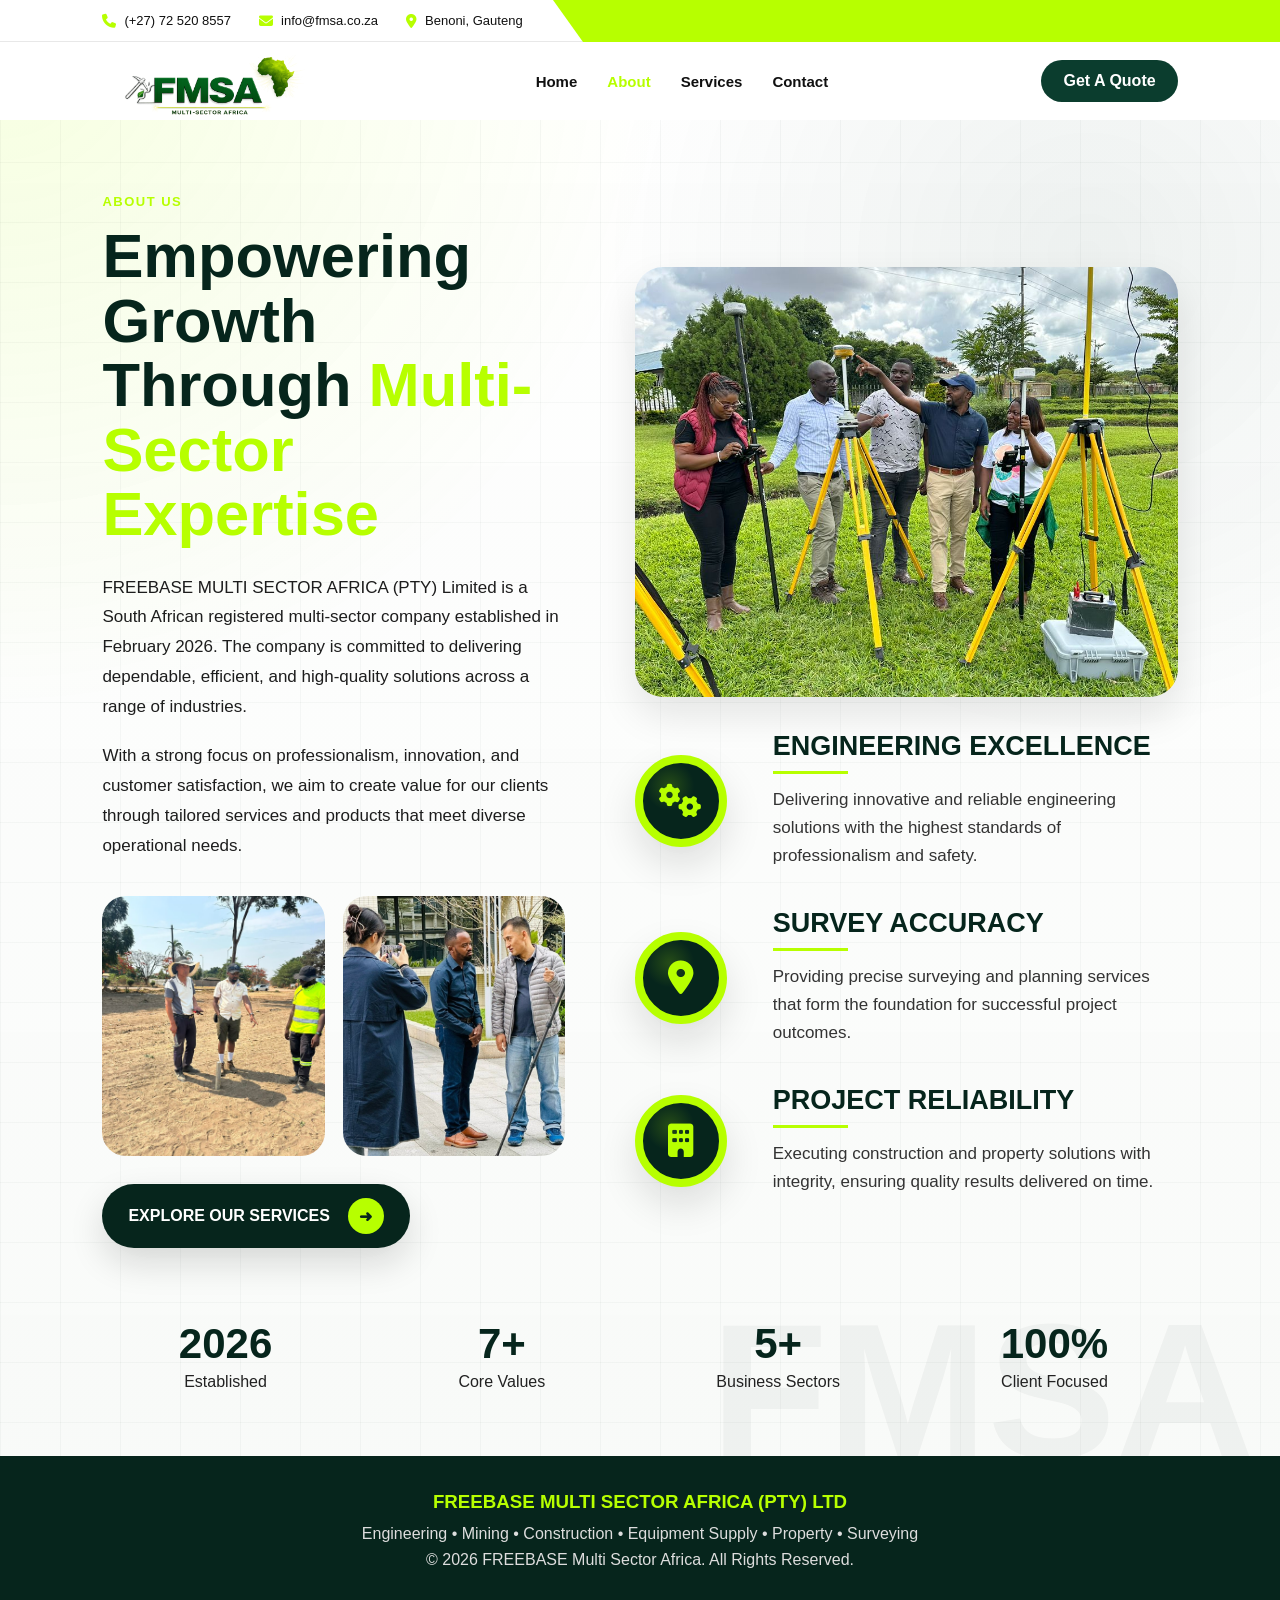
==== commit a1f4ecbf: "Redesigned About page, cleaned CSS, updated header, improved contact page and responsive layout" ====
--- a/about.html
+++ b/about.html
@@ -4,6 +4,7 @@
   <meta charset="UTF-8" />
   <meta name="viewport" content="width=device-width, initial-scale=1.0" />
   <title>About Us | FREEBASE Multi Sector Africa</title>
+  <link rel="stylesheet" href="https://cdnjs.cloudflare.com/ajax/libs/font-awesome/6.7.2/css/all.min.css">
   <link rel="stylesheet" href="style.css" />
 </head>
 
@@ -12,9 +13,9 @@
 <header>
   <div class="top-bar">
     <div class="top-info">
-      <span>📞 (000) 123-4567</span>
-      <span>✉️ info@fmsa.co.za</span>
-      <span>📍 Johannesburg, South Africa</span>
+      <span><i class="fa-solid fa-phone"></i> (+27) 72 520 8557</span>
+      <span><i class="fa-solid fa-envelope"></i> info@fmsa.co.za</span>
+      <span><i class="fa-solid fa-location-dot"></i> Benoni, Gauteng</span>
     </div>
     <div class="top-socials"></div>
   </div>
@@ -37,71 +38,70 @@
       <a href="contact.html" class="quote-btn">Get A Quote</a>
     </div>
 
-    <section class="about-page">
-  <div class="about-container">
+    <div class="about-container">
+      <div class="about-left">
+        <span class="section-tag">About Us</span>
 
-    <div class="about-left">
-      <span class="section-tag">About Us</span>
+        <h1>
+          Empowering Growth Through
+          <span>Multi-Sector Expertise</span>
+        </h1>
 
-      <h1>
-        Empowering Growth Through
-        <span>Multi-Sector Expertise</span>
-      </h1>
+        <p class="about-intro">
+          FREEBASE MULTI SECTOR AFRICA (PTY) Limited is a South African
+          registered multi-sector company established in February 2026.
+          The company is committed to delivering dependable, efficient,
+          and high-quality solutions across a range of industries.
+        </p>
 
-      <p class="about-intro">
-        FREEBASE MULTI SECTOR AFRICA (PTY) Limited is a South African
-        registered multi-sector company established in February 2026.
-        The company is committed to delivering dependable, efficient,
-        and high-quality solutions across a range of industries.
-      </p>
+        <p class="about-intro">
+          With a strong focus on professionalism, innovation, and customer
+          satisfaction, we aim to create value for our clients through tailored
+          services and products that meet diverse operational needs.
+        </p>
 
-      <p class="about-intro">
-        With a strong focus on professionalism, innovation, and customer
-        satisfaction, we aim to create value for our clients through tailored
-        services and products that meet diverse operational needs.
-      </p>
+        <div class="about-images-new">
+          <div class="small-img-row">
+            <img src="Proof Pics/IMG7.jpeg" alt="Survey work" />
+            <img src="Proof Pics/IMG5.jpg" alt="Construction work" />
+          </div>
+        </div>
 
-      <div class="about-images-new">
-        <img src="Proof Pics/IMG1.jpeg" alt="Surveying team">
-        <div class="small-img-row">
-          <img src="Proof Pics/IMG2.jpeg" alt="Survey work">
-          <img src="Proof Pics/IMG3.jpeg" alt="Construction work">
-        </div>
+        <a href="services.html" class="about-btn-new">Explore Our Services <span>➜</span></a>
       </div>
 
-      <a href="services.html" class="about-btn-new">Explore Our Services <span>➜</span></a>
-    </div>
+      <div class="about-right">
+        <img class="top-about-img" src="Proof Pics/IMG4.jpeg" alt="Land surveying work" />
 
-    <div class="about-features">
-      <div class="feature-item">
-        <div class="feature-icon">⚙️</div>
-        <div>
-          <h3>Engineering Excellence</h3>
-          <p>Delivering innovative and reliable engineering solutions with the highest standards of professionalism and safety.</p>
-        </div>
-      </div>
+        <div class="about-features">
+          <div class="feature-item">
+            <div class="feature-icon"><i class="fa-solid fa-gears"></i></div>
+            <div>
+              <h3>Engineering Excellence</h3>
+              <p>Delivering innovative and reliable engineering solutions with the highest standards of professionalism and safety.</p>
+            </div>
+          </div>
 
-      <div class="feature-item">
-        <div class="feature-icon">📍</div>
-        <div>
-          <h3>Survey Accuracy</h3>
-          <p>Providing precise surveying and planning services that form the foundation for successful project outcomes.</p>
-        </div>
-      </div>
+          <div class="feature-item">
+            <div class="feature-icon"><i class="fa-solid fa-location-dot"></i></div>
+            <div>
+              <h3>Survey Accuracy</h3>
+              <p>Providing precise surveying and planning services that form the foundation for successful project outcomes.</p>
+            </div>
+          </div>
 
-      <div class="feature-item">
-        <div class="feature-icon">🏗️</div>
-        <div>
-          <h3>Project Reliability</h3>
-          <p>Executing construction and property solutions with integrity, ensuring quality results delivered on time.</p>
+          <div class="feature-item">
+            <div class="feature-icon"><i class="fa-solid fa-building"></i></div>
+            <div>
+              <h3>Project Reliability</h3>
+              <p>Executing construction and property solutions with integrity, ensuring quality results delivered on time.</p>
+            </div>
+          </div>
         </div>
       </div>
     </div>
 
-  </div>
-</section>
-
-    <div class="stats">
+    <div class="about-stats">
       <div><h2>2026</h2><p>Established</p></div>
       <div><h2>7+</h2><p>Core Values</p></div>
       <div><h2>5+</h2><p>Business Sectors</p></div>
@@ -116,6 +116,6 @@
   <p>© 2026 FREEBASE Multi Sector Africa. All Rights Reserved.</p>
 </footer>
 
-  <script src="transition.js"></script>
+<script src="transition.js"></script>
 </body>
-</html>+</html>
--- a/style.css
+++ b/style.css
@@ -82,6 +82,10 @@
   white-space: nowrap;
 }
 
+.top-info i{
+  color:var(--lime);
+  font-size:14px;
+}
 .top-socials {
   flex: 1;
   height: 42px;
@@ -564,6 +568,42 @@
   line-height: 1.65;
 }
 
+
+/* About page image/features compatibility */
+.about-images-new {
+  margin-top: 30px;
+}
+
+.about-images-new > img {
+  width: 100%;
+  height: 420px;
+  object-fit: cover;
+  object-position: center 42%;
+  border-radius: 28px;
+  display: block;
+}
+
+.small-img-row {
+  margin-top: 14px;
+  display: grid;
+  grid-template-columns: 1fr 1fr;
+  gap: 14px;
+}
+
+.small-img-row img {
+  width: 100%;
+  height: 180px;
+  object-fit: cover;
+  border-radius: 24px;
+  display: block;
+}
+
+.about-features {
+  display: flex;
+  flex-direction: column;
+  gap: 38px;
+}
+
 /* =========================
    Home Services Slider
 ========================= */
@@ -1182,6 +1222,7 @@
   font-size: 14px;
 }
 
+
 /* =========================
    Responsive
 ========================= */
@@ -1199,44 +1240,49 @@
   }
 }
 
+/* Tablet: keep the About page close to desktop layout */
 @media (max-width: 1024px) {
   .logo img {
     width: 170px;
   }
 
-  .hero,
-  .about-layout,
+  .hero {
+    grid-template-columns: 1fr;
+    text-align: center;
+  }
+
+  .hero p {
+    margin-left: auto;
+    margin-right: auto;
+  }
+
+  .hero-buttons {
+    justify-content: center;
+  }
+
+  .hero-visual {
+    max-width: 640px;
+    margin: 25px auto 0;
+  }
+
   .services-hero,
   .services-cta,
   .contact-content {
     grid-template-columns: 1fr;
   }
 
-  .hero {
-    text-align: center;
-  }
-
-  .hero p,
-  .about-intro,
   .services-hero-text p {
     margin-left: auto;
     margin-right: auto;
   }
 
-  .hero-buttons {
-    justify-content: center;
-  }
-
-  .hero-visual {
-    max-width: 640px;
-    margin: 25px auto 0;
-  }
-
-  .feature-list {
+  .feature-list,
+  .about-features {
     padding-top: 20px;
   }
 }
 
+/* Mobile */
 @media (max-width: 768px) {
   .top-bar {
     height: 34px;
@@ -1294,70 +1340,92 @@
   }
 
   .hero {
-    grid-template-columns: 1fr;
+    display: block;
     text-align: left;
-    padding: 145px 6% 80px;
+    padding: 145px 6% 70px;
+    overflow: hidden;
   }
 
   .hero h1 {
-    font-size: clamp(44px, 12vw, 62px);
+    font-size: clamp(42px, 11vw, 58px);
   }
 
   .hero p {
-    font-size: 20px;
-    line-height: 1.7;
+    font-size: 18px;
+    line-height: 1.65;
     margin-left: 0;
   }
 
   .hero-buttons {
     justify-content: flex-start;
+    gap: 18px;
   }
 
   .hero-visual {
-    height: 420px;
-  }
-
-  .shape-one {
-    left: 0;
-    right: auto;
-    top: 40px;
-    width: 45%;
-    height: 260px;
-  }
-
-  .shape-two {
-    right: 0;
-    top: 20px;
-    width: 55%;
-    height: 210px;
-  }
-
-  .shape-three {
-    right: 10%;
-    bottom: 20px;
-    width: 70%;
-    height: 190px;
+    position: relative;
+    width: 100%;
+    height: auto;
+    margin-top: 45px;
+    display: grid;
+    grid-template-columns: 1fr 1fr;
+    gap: 14px;
+  }
+
+  .hero-visual .img-shape {
+    position: relative;
+    inset: auto;
+    width: 100%;
+    height: 230px;
+    border-radius: 24px;
+  }
+
+  .hero-visual .shape-three {
+    grid-column: 1 / -1;
   }
 
   .quality-badge {
-    left: 10px;
-    bottom: 20px;
-    width: 110px;
-    height: 110px;
+    position: relative;
+    inset: auto;
+    width: 100%;
+    height: auto;
+    grid-column: 1 / -1;
+    border-radius: 24px;
+    padding: 18px;
+    margin-top: 0;
+  }
+
+  .quality-badge p {
+    max-width: none;
+    font-size: 14px;
   }
 
   .about-page,
   .about-modern,
   .services-page,
   .contact-page {
-    padding-top: 145px;
+    padding: 145px 6% 80px;
+  }
+
+  .about-layout,
+  .about-container,
+  .services-hero,
+  .services-cta,
+  .contact-content {
+    grid-template-columns: 1fr;
+    gap: 35px;
   }
 
   .about-left h1 {
-    font-size: 38px;
+    font-size: 42px;
+  }
+
+  .about-intro {
+    font-size: 16px;
+    line-height: 1.7;
   }
 
   .bottom-images,
+  .small-img-row,
   .services-hero-images,
   .form-grid,
   .why-grid,
@@ -1370,12 +1438,14 @@
   }
 
   .top-about-img,
+  .about-images-new > img,
   .services-hero-images img,
   .service-img-large {
     height: 280px;
   }
 
   .bottom-images img,
+  .small-img-row img,
   .services-hero-images div img {
     height: 220px;
   }
@@ -1418,8 +1488,24 @@
   .contact-hero {
     text-align: center;
   }
-}
-
+
+  .stats {
+    width: 100%;
+    margin-left: 0;
+    display: grid;
+    grid-template-columns: 1fr 1fr;
+    gap: 25px;
+    padding: 40px 6%;
+    text-align: center;
+  }
+
+  .stats div {
+    border: none;
+    padding: 10px;
+  }
+}
+
+/* Small phones */
 @media (max-width: 430px) {
   .top-info {
     gap: 6px;
@@ -1434,7 +1520,7 @@
   }
 
   .logo img {
-    width: 110px;
+    width: 105px;
   }
 
   nav {
@@ -1442,10 +1528,318 @@
   }
 
   nav a {
-    font-size: 12px;
+    font-size: 11px;
   }
 
   .btn {
     padding: 13px 22px;
   }
-}
+
+  .hero-visual {
+    grid-template-columns: 1fr;
+  }
+
+  .hero-visual .img-shape,
+  .hero-visual .shape-three,
+  .quality-badge {
+    grid-column: 1 / -1;
+  }
+}
+
+/* =========================
+   Final Header Clean-up
+========================= */
+.top-info span{
+  display:flex;
+  align-items:center;
+  gap:8px;
+}
+
+.top-info i{
+  color:var(--lime);
+  font-size:14px;
+}
+
+/* =========================
+   Final About Page Layout
+========================= */
+.about-page{
+  padding:150px 8% 65px;
+}
+
+.about-container{
+  max-width:1450px;
+  margin:0 auto;
+  display:grid;
+  grid-template-columns:0.92fr 1.08fr;
+  gap:70px;
+  align-items:start;
+}
+
+.about-left h1{
+  max-width:560px;
+  font-size:clamp(46px, 4.8vw, 68px);
+  line-height:1.05;
+  margin-bottom:26px;
+}
+
+.about-intro{
+  max-width:620px;
+  font-size:17px;
+  line-height:1.75;
+  margin-bottom:20px;
+}
+
+.stats{
+  display:none!important;
+}
+
+.about-images-new{
+  margin-top:36px;
+}
+
+.about-images-new > img{
+  display:none;
+}
+
+.small-img-row{
+  display:grid;
+  grid-template-columns:1fr 1fr;
+  gap:18px;
+  margin-top:0;
+}
+
+.small-img-row img{
+  width:100%;
+  height:260px;
+  object-fit:cover;
+  object-position:center;
+  border-radius:24px;
+  display:block;
+  box-shadow:none;
+}
+
+.about-btn-new{
+  margin-top:28px;
+}
+
+.about-right{
+  position:relative;
+  padding-top:75px;
+}
+
+.about-right .top-about-img{
+  width:100%;
+  height:430px;
+  object-fit:cover;
+  object-position:center;
+  border-radius:28px;
+  display:block;
+  margin-bottom:34px;
+  box-shadow:0 18px 38px rgba(0,0,0,.10);
+}
+
+.about-features{
+  display:flex;
+  flex-direction:column;
+  gap:38px;
+}
+
+.feature-item{
+  display:grid;
+  grid-template-columns:110px 1fr;
+  gap:28px;
+  align-items:center;
+  text-align:left;
+}
+
+.feature-icon{
+  width:92px;
+  height:92px;
+  margin:0;
+}
+
+.feature-icon i{
+  font-size:34px;
+  color:var(--lime);
+}
+
+.feature-item h3{
+  font-size:27px;
+  margin-bottom:12px;
+}
+
+.feature-item h3::after{
+  margin:9px 0 0;
+}
+
+.feature-item p{
+  max-width:620px;
+  font-size:17px;
+  line-height:1.65;
+}
+
+.about-stats{
+  max-width:1450px;
+  margin:45px auto 0;
+  padding:30px 0 0;
+  display:grid;
+  grid-template-columns:repeat(4,1fr);
+  gap:30px;
+  position:relative;
+  z-index:2;
+}
+
+.about-stats div{
+  text-align:center;
+}
+
+.about-stats h2{
+  color:var(--dark-green);
+  font-size:42px;
+  line-height:1;
+}
+
+.about-stats p{
+  margin-top:8px;
+  color:#222;
+  font-size:16px;
+}
+
+/* =========================
+   Final Responsive Fixes
+========================= */
+@media(max-width:1024px){
+  .about-container{
+    grid-template-columns:1fr;
+    gap:45px;
+  }
+
+  .about-right{
+    padding-top:0;
+  }
+
+  .about-right .top-about-img{
+    height:360px;
+  }
+}
+
+@media(max-width:768px){
+  .top-bar{
+    height:auto;
+    min-height:34px;
+    padding:6px 4%;
+  }
+
+  .top-info{
+    width:100%;
+    justify-content:center;
+    gap:10px;
+    flex-wrap:wrap;
+    white-space:normal;
+  }
+
+  .top-info span{
+    font-size:10px;
+  }
+
+  .top-socials{
+    display:none;
+  }
+
+  .hero-nav{
+    top:34px;
+    height:74px;
+    padding:0 4%;
+  }
+
+  .logo img{
+    width:125px;
+  }
+
+  nav{
+    gap:12px;
+    flex-wrap:nowrap;
+  }
+
+  nav a{
+    font-size:11px;
+  }
+
+  .quote-btn{
+    display:none;
+  }
+
+  .about-page,
+  .services-page,
+  .contact-page{
+    padding:145px 6% 80px;
+  }
+
+  .about-left h1{
+    font-size:42px;
+  }
+
+  .small-img-row{
+    grid-template-columns:1fr;
+  }
+
+  .small-img-row img,
+  .about-right .top-about-img{
+    height:280px;
+  }
+
+  .feature-item{
+    grid-template-columns:1fr;
+    text-align:center;
+  }
+
+  .feature-icon{
+    margin:0 auto;
+  }
+
+  .feature-item h3::after{
+    margin:9px auto 0;
+  }
+
+  .about-stats{
+    grid-template-columns:repeat(2,1fr);
+    gap:25px;
+    margin-top:35px;
+  }
+
+  .footer-grid,
+  .contact-content,
+  .services-hero,
+  .services-cta{
+    grid-template-columns:1fr;
+  }
+}
+
+@media(max-width:430px){
+  .logo img{
+    width:105px;
+  }
+
+  nav{
+    gap:8px;
+  }
+
+  nav a{
+    font-size:11px;
+  }
+
+  .btn{
+    padding:13px 22px;
+  }
+
+  .hero-visual{
+    grid-template-columns:1fr;
+  }
+
+  .hero-visual .img-shape,
+  .hero-visual .shape-three,
+  .quality-badge{
+    grid-column:1 / -1;
+  }
+}
